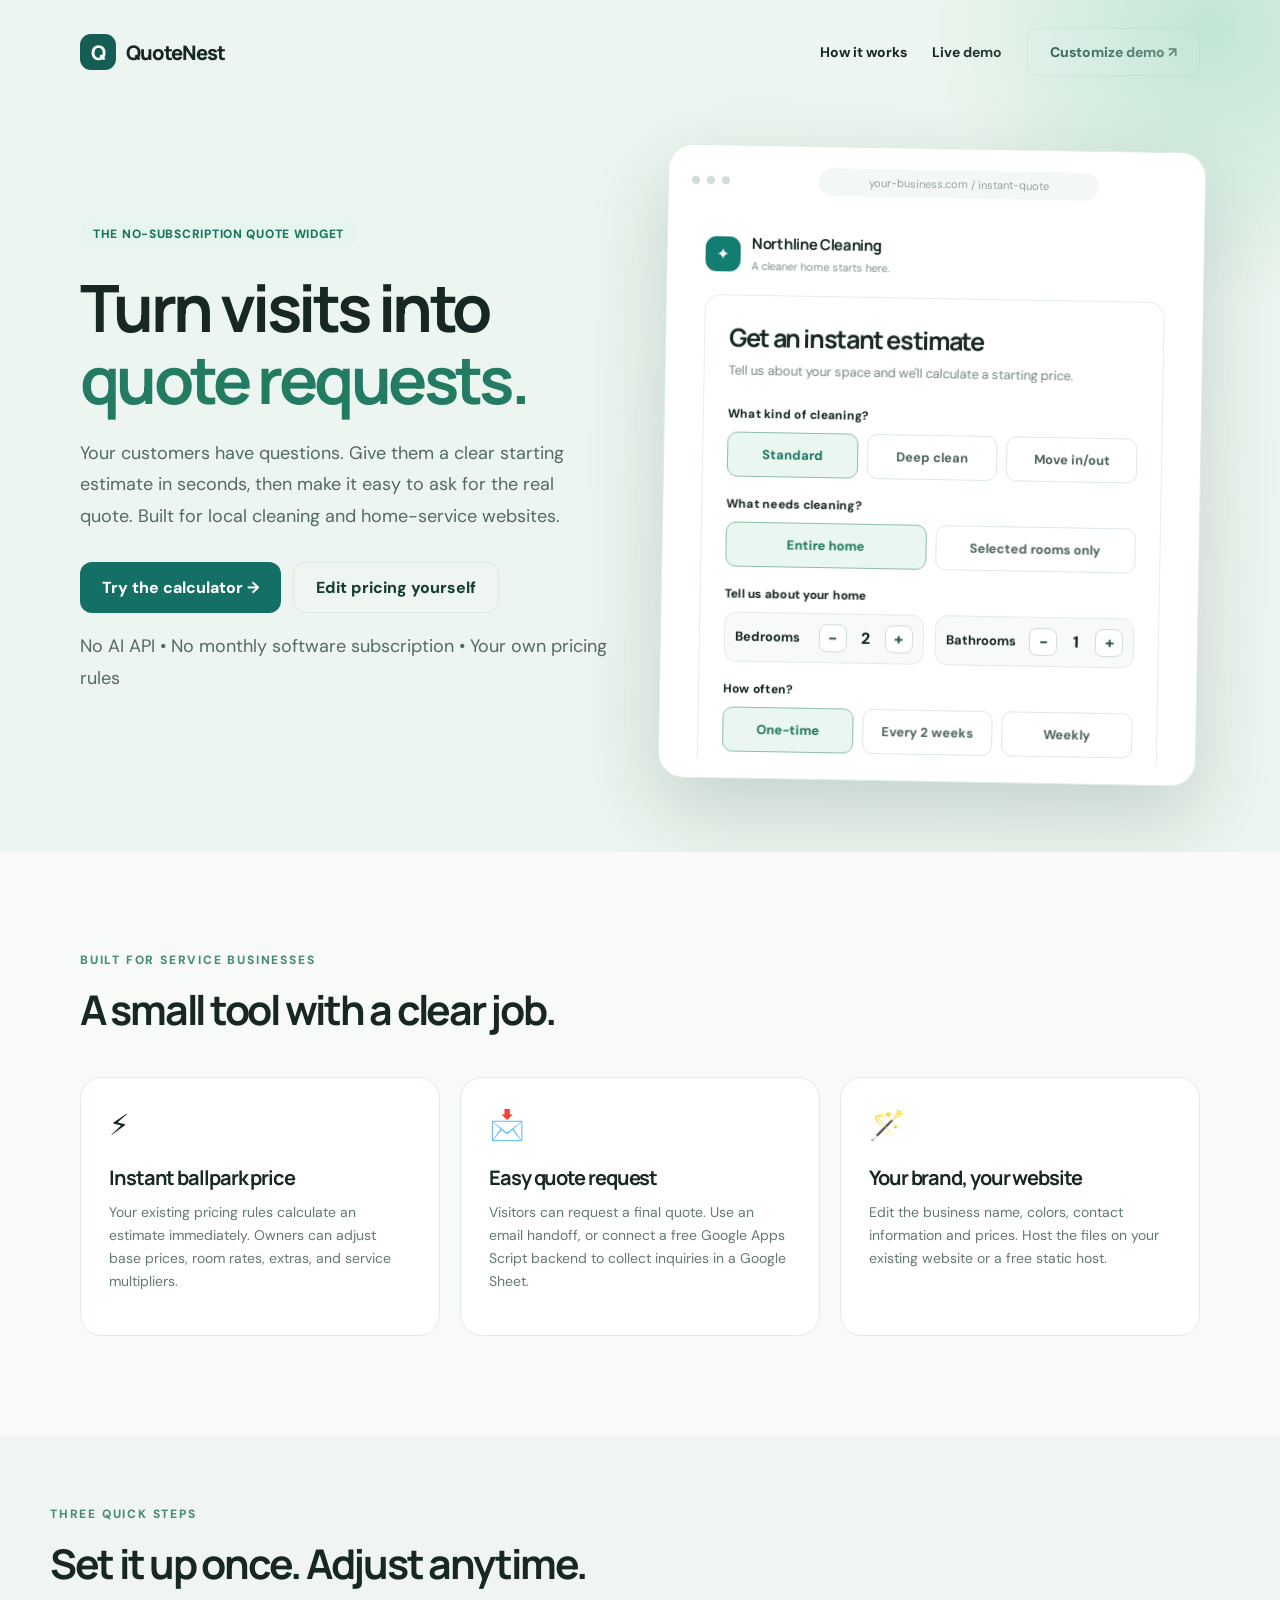
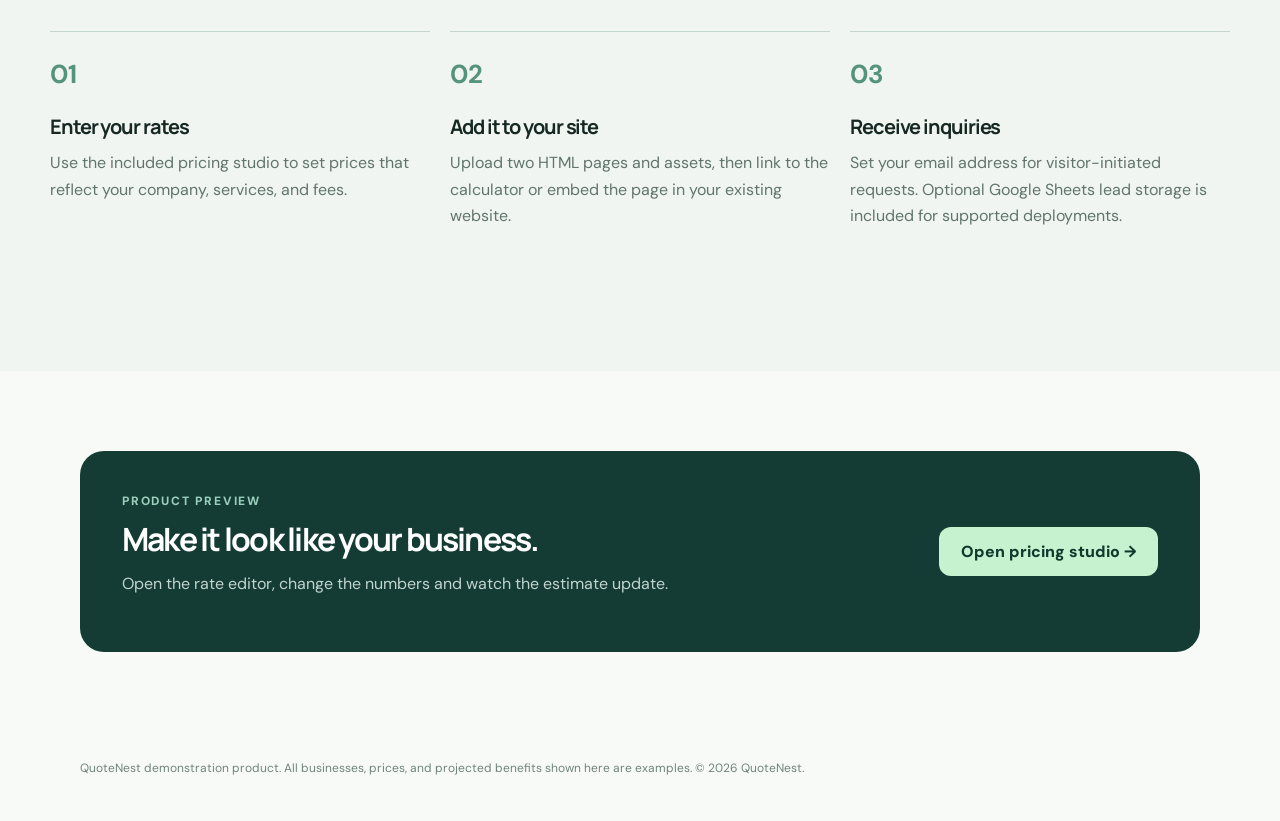
==== index.html @ ba5c964d "Publish QuoteNest interactive demo" ====
<!doctype html>
<html lang="en">
<head>
  <meta charset="utf-8"><meta name="viewport" content="width=device-width, initial-scale=1">
  <meta name="description" content="QuoteNest — a simple instant estimate widget you can customize for your service business.">
  <title>QuoteNest — Instant estimates for service websites</title>
  <link rel="stylesheet" href="assets/style.css">
</head>
<body class="site">
  <div class="hero">
    <header class="max">
      <a class="logo" href="./index.html"><span class="mark">Q</span>QuoteNest</a>
      <nav class="nav"><a class="optional" href="#how">How it works</a><a href="#preview">Live demo</a><a href="./studio.html" class="btn secondary">Customize demo ↗</a></nav>
    </header>
    <div class="max hero-grid">
      <div class="hero-copy">
        <span class="pill">The no-subscription quote widget</span>
        <h1>Turn visits into <span style="color:#237b63">quote requests.</span></h1>
        <p>Your customers have questions. Give them a clear starting estimate in seconds, then make it easy to ask for the real quote. Built for local cleaning and home-service websites.</p>
        <div class="actions"><a class="btn" href="#preview">Try the calculator →</a><a class="btn secondary" href="./studio.html">Edit pricing yourself</a></div>
        <p class="microcopy">No AI API • No monthly software subscription • Your own pricing rules</p>
      </div>
      <div class="preview-shell" id="preview">
        <div class="browser-bar"><span class="dot"></span><span class="dot"></span><span class="dot"></span><span class="url">your-business.com / instant-quote</span></div>
        <iframe src="embed.html" title="Interactive demo of cleaning quote calculator" loading="eager"></iframe>
      </div>
    </div>
  </div>
  <section class="max features">
    <div class="eyebrow">Built for service businesses</div>
    <h2 class="section-title">A small tool with a clear job.</h2>
    <div class="feature-grid">
      <article class="feature"><div class="symbol">⚡</div><h3>Instant ballpark price</h3><p>Your existing pricing rules calculate an estimate immediately. Owners can adjust base prices, room rates, extras, and service multipliers.</p></article>
      <article class="feature"><div class="symbol">📩</div><h3>Easy quote request</h3><p>Visitors can request a final quote. Use an email handoff, or connect a free Google Apps Script backend to collect inquiries in a Google Sheet.</p></article>
      <article class="feature"><div class="symbol">🪄</div><h3>Your brand, your website</h3><p>Edit the business name, colors, contact information and prices. Host the files on your existing website or a free static host.</p></article>
    </div>
  </section>
  <section class="how" id="how">
    <div class="max">
      <div class="eyebrow">Three quick steps</div><h2 class="section-title">Set it up once. Adjust anytime.</h2>
      <div class="steps">
        <div class="step"><b>01</b><h3>Enter your rates</h3><p>Use the included pricing studio to set prices that reflect your company, services, and fees.</p></div>
        <div class="step"><b>02</b><h3>Add it to your site</h3><p>Upload two HTML pages and assets, then link to the calculator or embed the page in your existing website.</p></div>
        <div class="step"><b>03</b><h3>Receive inquiries</h3><p>Set your email address for visitor-initiated requests. Optional Google Sheets lead storage is included for supported deployments.</p></div>
      </div>
    </div>
  </section>
  <section class="cta max">
    <div class="cta-card">
      <div><div class="eyebrow" style="color:#9bcfbc">Product preview</div><h2>Make it look like your business.</h2><p>Open the rate editor, change the numbers and watch the estimate update.</p></div>
      <a class="btn" href="./studio.html">Open pricing studio →</a>
    </div>
  </section>
  <footer class="max">QuoteNest demonstration product. All businesses, prices, and projected benefits shown here are examples. © 2026 QuoteNest.</footer>
</body>
</html>
---- assets/style.css ----
@import url('https://fonts.googleapis.com/css2?family=DM+Sans:wght@400;500;600;700&family=Manrope:wght@400;500;600;700;800&display=swap');
:root{font-family:"DM Sans",system-ui,sans-serif;color:#172824;background:#f8faf8;font-synthesis:none}
*{box-sizing:border-box}
body{margin:0}
button,input,select,textarea{font:inherit}
button{cursor:pointer}
a{color:inherit}
:focus-visible{outline:3px solid #71aee3;outline-offset:2px}
.pill{display:inline-flex;align-items:center;border-radius:99px;padding:8px 13px;background:#e6f6ef;color:#16745b;font-size:12px;font-weight:800;letter-spacing:.06em;text-transform:uppercase}
.eyebrow{font-size:12px;font-weight:800;text-transform:uppercase;letter-spacing:.15em;color:#478b77}
.btn{display:inline-flex;align-items:center;justify-content:center;gap:10px;padding:14px 22px;border:0;border-radius:12px;background:#146f64;color:#fff;text-decoration:none;font-weight:800;transition:transform .15s,background .15s}
.btn:hover{transform:translateY(-1px);background:#0d574f}
.btn.secondary{color:#173d36;background:#eff6f2;border:1px solid #daeae3}
.btn.secondary:hover{background:#deeee5}
.btn.dark{background:#132f2a}
.muted{color:#647973}
.max{max-width:1180px;margin:auto}
.site header,.studio header{display:flex;align-items:center;justify-content:space-between;gap:20px;padding:28px 30px}
.logo{display:flex;align-items:center;gap:10px;font-family:Manrope,sans-serif;font-size:20px;font-weight:800;letter-spacing:-.05em;text-decoration:none}
.mark{width:36px;height:36px;border-radius:11px;display:inline-grid;place-items:center;background:#145e55;color:white;font-weight:800}
.nav{display:flex;gap:25px;align-items:center;font-size:14px;font-weight:700}
.nav a{text-decoration:none}
.site .hero{position:relative;overflow:hidden;background:#ecf5ef}
.hero:before{content:"";position:absolute;width:600px;height:600px;right:-230px;top:-270px;background:radial-gradient(circle,#a7dbc4,transparent 65%);opacity:.6}
.hero-grid{position:relative;display:grid;grid-template-columns:1fr 1fr;gap:45px;align-items:center;min-height:640px;padding:44px 30px 70px}
h1,h2,h3,p{margin-top:0}
h1,h2,h3{font-family:Manrope,system-ui,sans-serif;letter-spacing:-.055em}
h1{font-size:clamp(42px,5.1vw,70px);line-height:1.1;margin:22px 0}
.hero-copy>p{font-size:18px;line-height:1.75;max-width:530px;color:#526a62}
.actions{display:flex;gap:12px;flex-wrap:wrap;margin-top:30px}
.microcopy{font-size:12px;color:#70837c;margin-top:18px}
.preview-shell{background:#fff;border:1px solid #e0ece4;border-radius:25px;padding:14px;box-shadow:0 30px 80px #214b4033;transform:rotate(1deg)}
.browser-bar{display:flex;gap:7px;align-items:center;padding:7px 9px 14px}
.dot{width:8px;height:8px;border-radius:50%;background:#d4dcd7}
.url{margin:auto;padding:7px 50px;background:#f4f8f5;border-radius:30px;color:#93a69b;font-size:11px}
.preview-shell iframe{width:100%;height:550px;border:0;border-radius:12px}
.features{padding:100px 30px}
.section-title{font-size:clamp(31px,3.2vw,48px);margin:13px 0 40px}
.feature-grid{display:grid;grid-template-columns:repeat(3,1fr);gap:20px}
.feature{border:1px solid #e2ece7;background:white;border-radius:22px;padding:28px;min-height:225px}
.feature .symbol{font-size:29px}
.feature h3{font-size:20px;margin:20px 0 10px}
.feature p{color:#647973;line-height:1.65;font-size:14px}
.how{padding:70px 30px 100px;background:#f0f5f1}
.steps{display:grid;grid-template-columns:repeat(3,1fr);gap:20px}
.step{padding:25px 0;border-top:1px solid #c3d6ca}
.step b{font-size:26px;color:#56937c}
.step h3{margin:22px 0 10px;font-size:20px}
.step p{color:#61756b;line-height:1.65}
.cta{padding:80px 30px}
.cta-card{display:flex;justify-content:space-between;align-items:center;gap:30px;background:#143c34;border-radius:24px;color:#fff;padding:42px}
.cta h2{font-size:32px;margin:8px 0 12px}
.cta p{color:#c1d5cf}
.cta .btn{background:#c7f2cf;color:#10392c}
.site footer{padding:28px 30px 45px;font-size:12px;color:#70847b}
.widget{background:#fff}
.quote-app{padding:24px;max-width:670px;margin:auto}
.quote-header{display:flex;align-items:center;gap:11px;margin-bottom:20px}
.quote-header .brand-dot{display:grid;place-items:center;width:35px;height:35px;color:white;font-weight:900;background:var(--accent,#137d72);border-radius:11px}
.quote-header h2{font-size:15px;margin:0;letter-spacing:-.02em}
.quote-header small{font-size:11px;color:#7e8f88}
.quote-panel{background:#fff;border:1px solid #e5eee8;border-radius:16px;padding:24px}
.quote-panel h3{font-size:25px;margin:0 0 6px}
.quote-panel>p{color:#74867d;font-size:13px;line-height:1.6;margin-bottom:24px}
.field-title{font-size:12px;letter-spacing:.02em;font-weight:800;margin:19px 0 10px;display:block}
.choice-row{display:grid;grid-template-columns:repeat(3,1fr);gap:9px}
.choice-row.two{grid-template-columns:repeat(2,1fr)}
.choice{border:1px solid #dee8e1;background:#fff;border-radius:10px;padding:13px 6px;font-size:13px;font-weight:700;color:#4d6258}
.choice[aria-pressed="true"]{background:#eaf7f0;border-color:#8dbeaa;color:#1a745d}
.room-grid{display:grid;grid-template-columns:1fr 1fr;gap:11px}
.number-control{display:flex;align-items:center;justify-content:space-between;padding:10px;background:#f7faf8;border-radius:12px;border:1px solid #e3ebe6}
.number-control span{font-size:13px;font-weight:700}
.counter{display:flex;align-items:center;gap:12px}
.counter button{width:28px;height:28px;border:1px solid #cfded3;border-radius:8px;background:#fff;font-weight:900;color:#395e51}
.counter output{font-weight:800;min-width:14px;text-align:center}
.checklist{display:grid;grid-template-columns:1fr 1fr;gap:9px}
.checkline{display:flex;align-items:center;gap:8px;font-size:12px;color:#3c554b;padding:10px;border:1px solid #e2ebe5;border-radius:10px}
.checkline input{accent-color:var(--accent,#137d72)}
.estimate-panel{margin-top:18px;border-radius:14px;background:#e9f6f0;padding:22px}
.estimate-panel .label{color:#477664;font-size:12px;font-weight:700}
.estimate-panel strong{display:block;margin:7px 0;font:800 28px Manrope,system-ui,sans-serif;letter-spacing:-.05em;color:#155c49}
.estimate-panel small{font-size:11px;color:#5b8777;line-height:1.5}
.quote-app .request{width:100%;margin-top:14px;background:var(--accent,#137d72)}
.quote-app .request:hover{filter:brightness(.9)}
.quote-app .hint{color:#81918a;font-size:11px;text-align:center;margin:14px 0 0;line-height:1.6}
.lead-fields{margin-top:14px;padding:16px;background:#f8fbf9;border:1px solid #e1eee5;border-radius:12px}
.lead-fields label{display:block;font-size:12px;font-weight:700;margin-top:10px;color:#496357}
.lead-fields input[type=text],.lead-fields input[type=email],.lead-fields input[type=tel]{display:block;width:100%;margin-top:5px;padding:11px;border-radius:8px;border:1px solid #cbded3;background:#fff}
.lead-fields .consent{display:flex;gap:8px;align-items:flex-start;font-size:11px;color:#64776c;line-height:1.5;margin:12px 0}
.lead-fields .consent input{margin-top:3px}
.lead-fields button{width:100%}
.error{color:#a02e2e;font-size:12px;margin-top:9px}
.studio{background:#f4f8f5;min-height:100vh}
.studio-grid{display:grid;grid-template-columns:minmax(280px,430px) minmax(0,1fr);gap:25px;padding:26px 30px 70px}
.studio h1{font-size:38px;margin-bottom:10px}
.studio .intro{font-size:14px;color:#677c70;line-height:1.6}
.editor,.studio-preview{background:#fff;border:1px solid #e3ece6;border-radius:20px;padding:24px}
.editor h2{font-size:19px;margin:25px 0 10px}
.form-grid{display:grid;grid-template-columns:1fr 1fr;gap:12px}
.editor label{display:block;font-size:11px;color:#516b5e;font-weight:800;margin:12px 0 5px}
.editor input,.editor select{width:100%;border:1px solid #d5e2da;border-radius:10px;padding:12px;background:#fbfdfb;font-size:14px}
.studio-preview iframe{width:100%;height:690px;border:0}
.editor .btn{margin-top:20px;width:100%}
.notice{padding:12px;border-radius:10px;background:#edf7ed;color:#597363;font-size:12px;line-height:1.6}
@media(max-width:850px){.hero-grid{grid-template-columns:1fr;min-height:0;padding:55px 22px}.preview-shell{transform:none;max-width:630px}.feature-grid,.steps{grid-template-columns:1fr}.studio-grid{grid-template-columns:1fr}.cta-card{flex-direction:column;align-items:flex-start}.site header,.studio header{padding:20px}.nav{gap:13px}.url{padding:7px 15px}}
@media(max-width:450px){.quote-app{padding:12px}.quote-panel{padding:16px}.choice{font-size:11px}.number-control{flex-direction:column;gap:12px}.checklist{grid-template-columns:1fr}.studio-grid{padding:18px}.form-grid{grid-template-columns:1fr}.nav .optional{display:none}.preview-shell iframe{height:615px}}
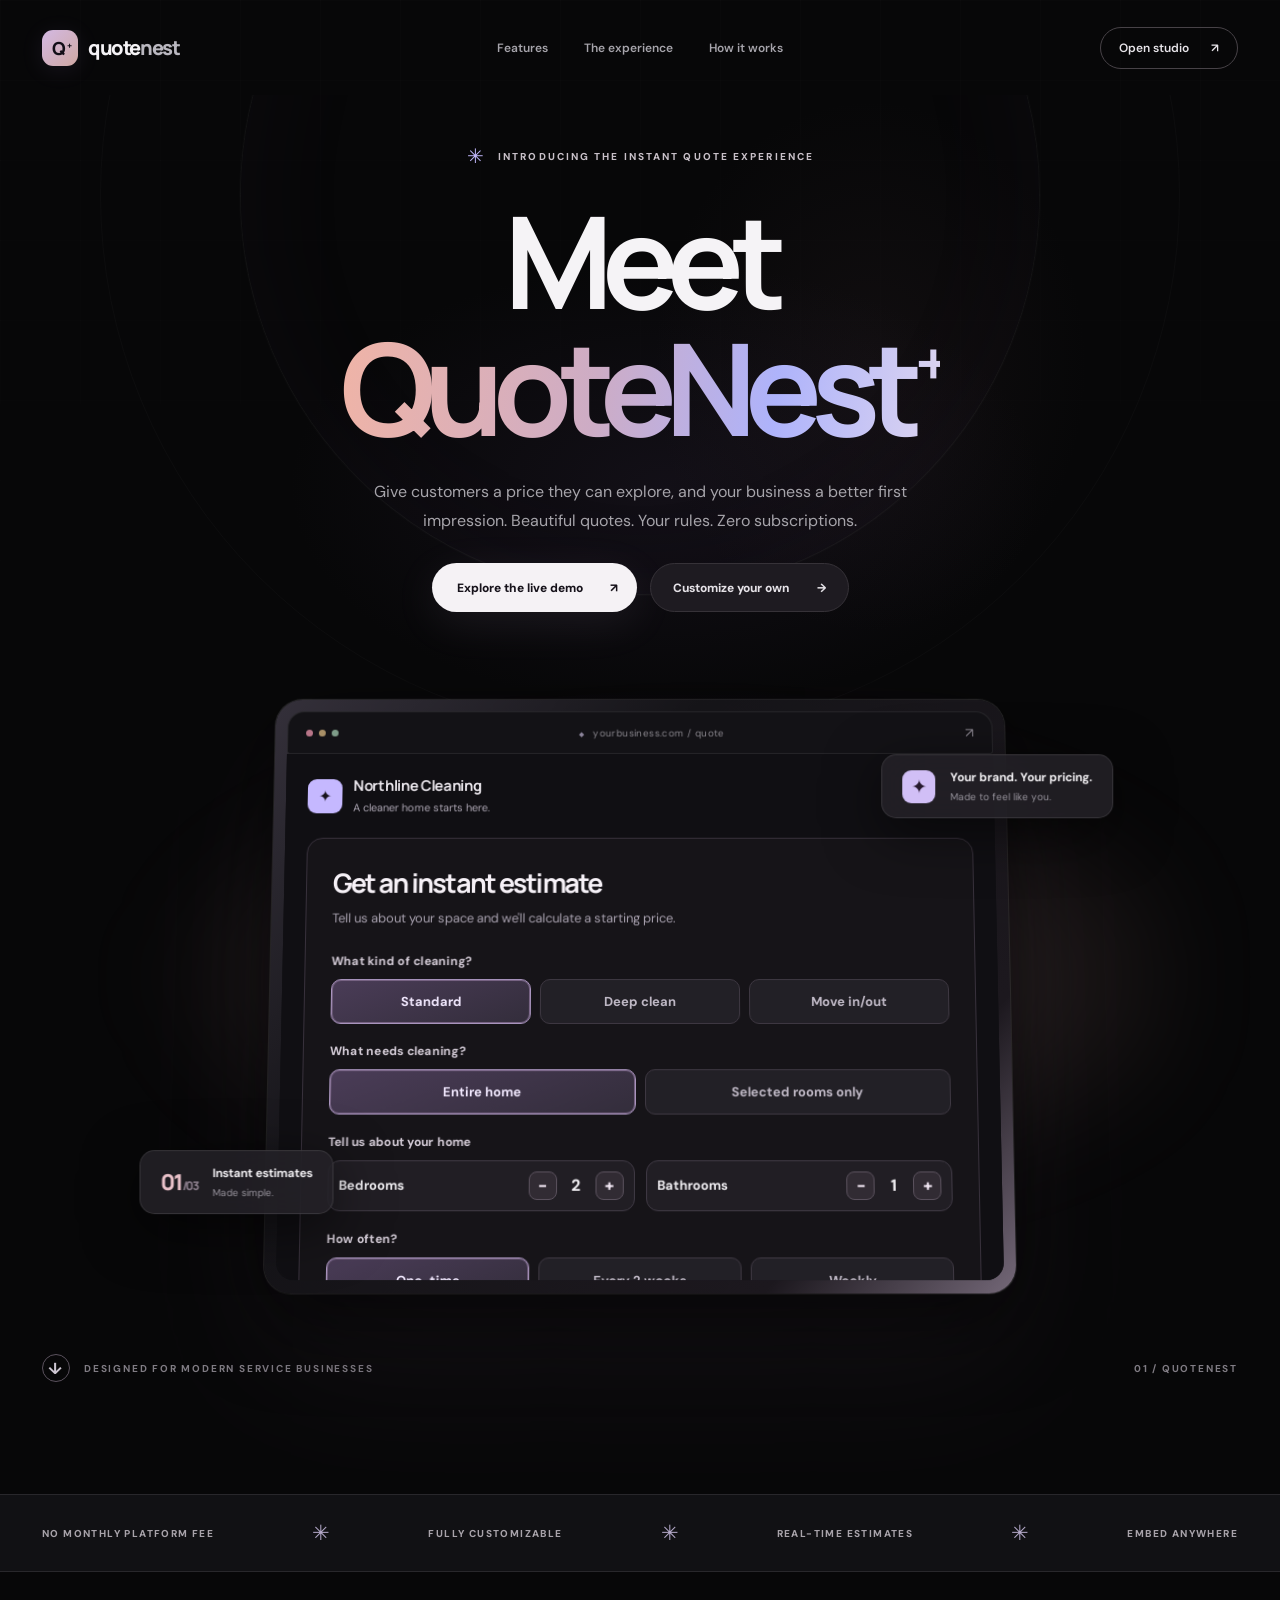
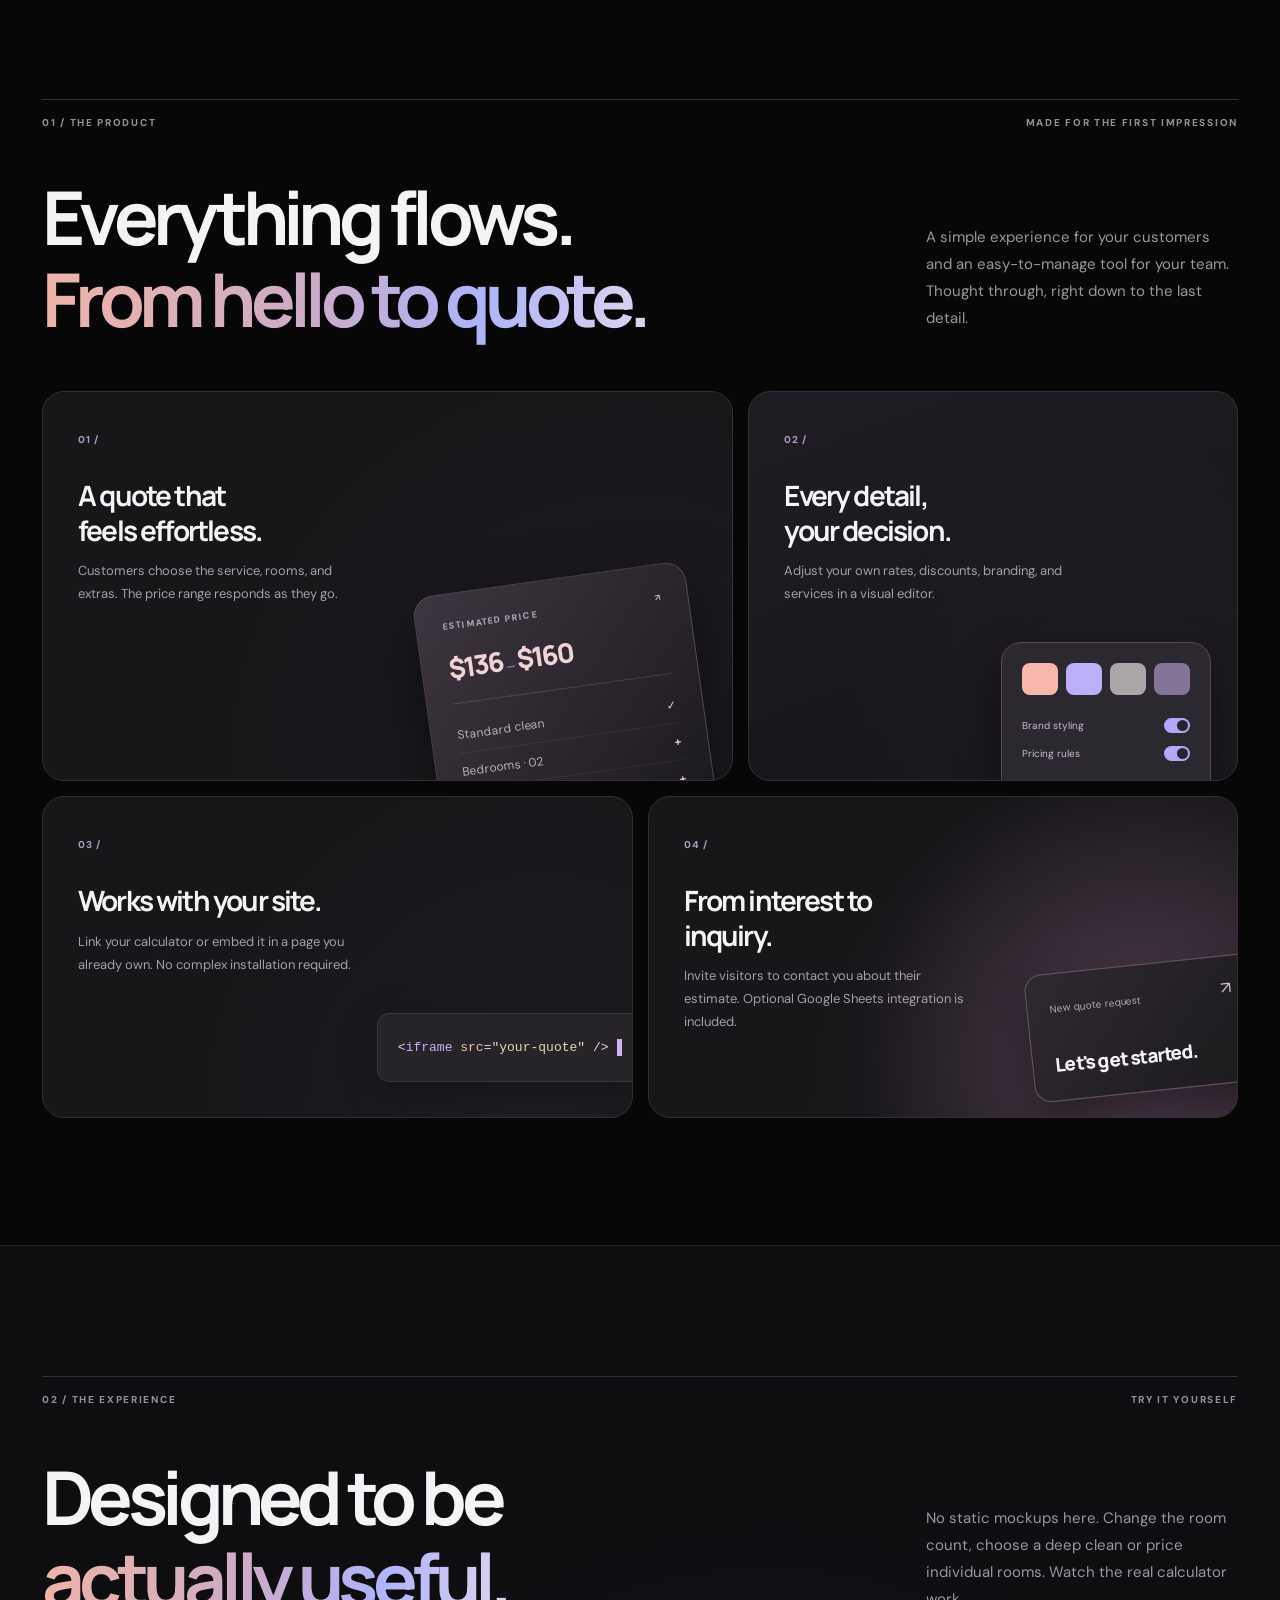
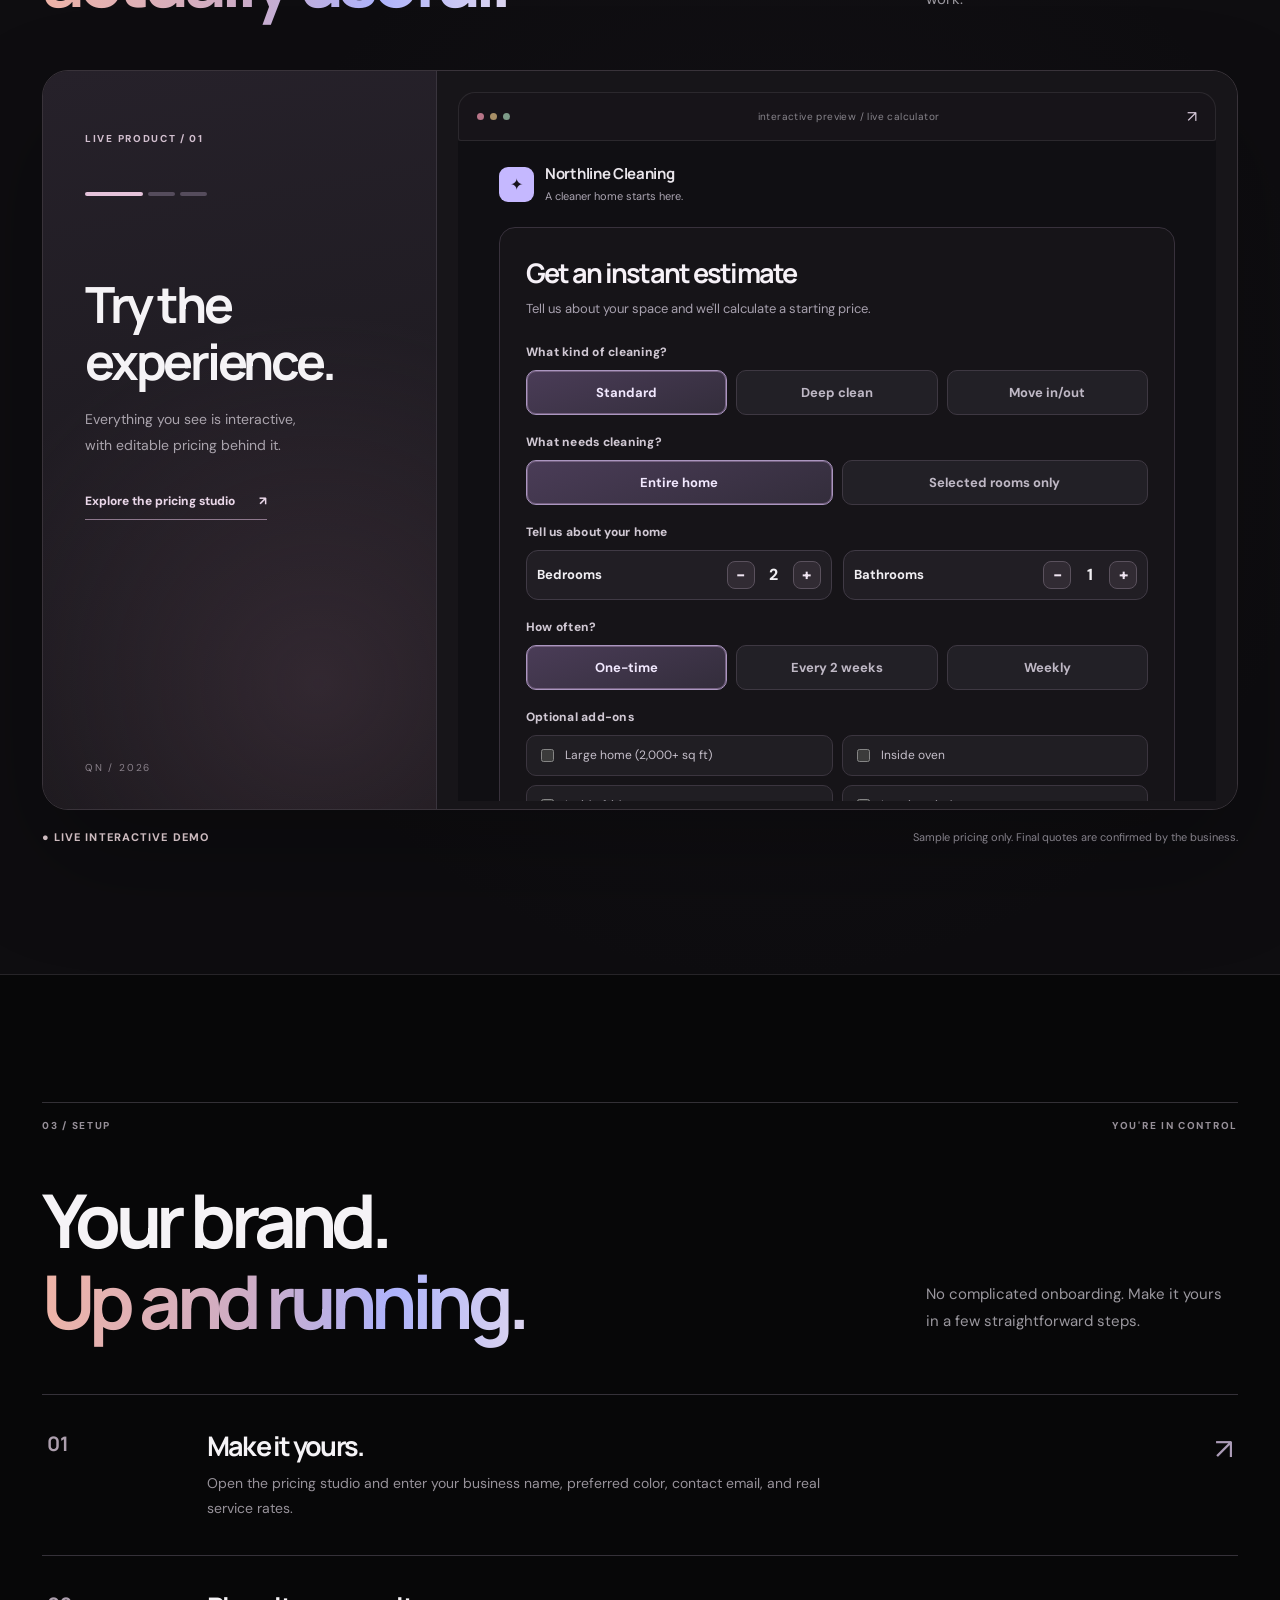
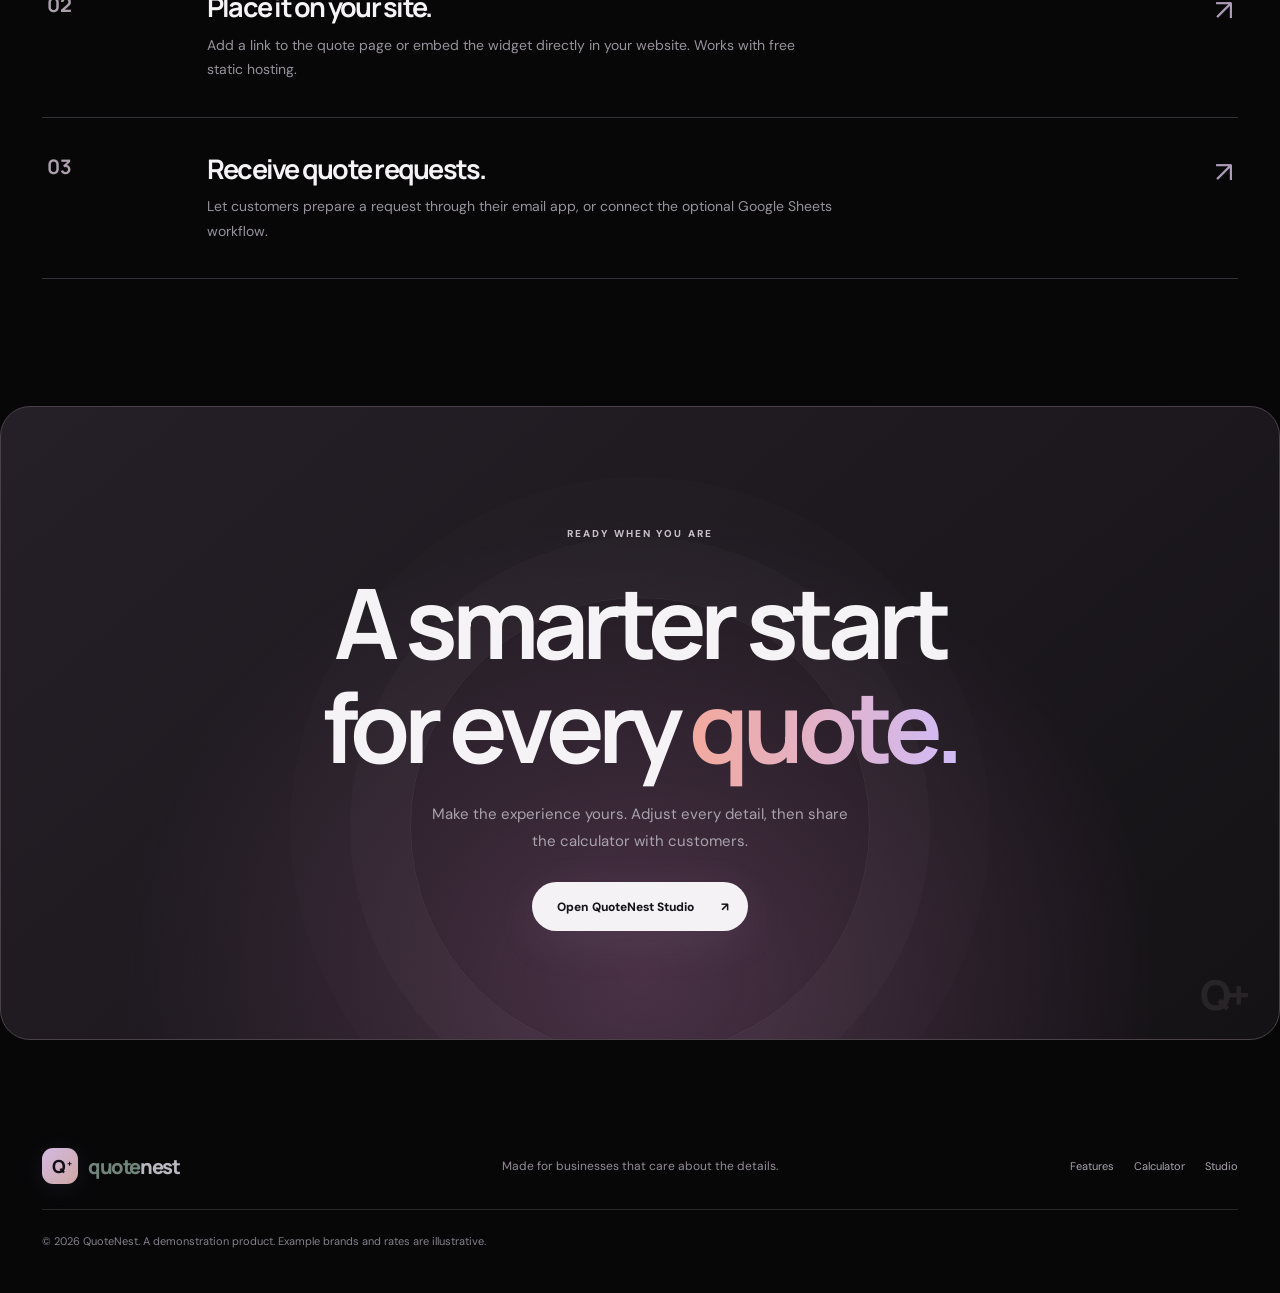
==== commit f9fb5c5b: "Redesign QuoteNest with dark BlackPlus-inspired theme" ====
--- a/index.html
+++ b/index.html
@@ -1,56 +1,155 @@
 <!doctype html>
 <html lang="en">
 <head>
-  <meta charset="utf-8"><meta name="viewport" content="width=device-width, initial-scale=1">
-  <meta name="description" content="QuoteNest — a simple instant estimate widget you can customize for your service business.">
-  <title>QuoteNest — Instant estimates for service websites</title>
+  <meta charset="utf-8">
+  <meta name="viewport" content="width=device-width, initial-scale=1">
+  <meta name="theme-color" content="#070709">
+  <meta name="description" content="Meet QuoteNest. An instantly customizable quote calculator for cleaning companies. Let visitors explore an estimate and request a final quote.">
+  <title>QuoteNest — The beautiful way to quote</title>
   <link rel="stylesheet" href="assets/style.css">
+  <link rel="stylesheet" href="assets/theme-blackplus.css">
 </head>
-<body class="site">
-  <div class="hero">
-    <header class="max">
-      <a class="logo" href="./index.html"><span class="mark">Q</span>QuoteNest</a>
-      <nav class="nav"><a class="optional" href="#how">How it works</a><a href="#preview">Live demo</a><a href="./studio.html" class="btn secondary">Customize demo ↗</a></nav>
-    </header>
-    <div class="max hero-grid">
-      <div class="hero-copy">
-        <span class="pill">The no-subscription quote widget</span>
-        <h1>Turn visits into <span style="color:#237b63">quote requests.</span></h1>
-        <p>Your customers have questions. Give them a clear starting estimate in seconds, then make it easy to ask for the real quote. Built for local cleaning and home-service websites.</p>
-        <div class="actions"><a class="btn" href="#preview">Try the calculator →</a><a class="btn secondary" href="./studio.html">Edit pricing yourself</a></div>
-        <p class="microcopy">No AI API • No monthly software subscription • Your own pricing rules</p>
+<body class="site blackplus-theme">
+  <div class="site-glow" aria-hidden="true"></div>
+  <header class="topbar max">
+    <a class="brand" href="./index.html" aria-label="QuoteNest home"><span class="brand-icon" aria-hidden="true">Q<span>+</span></span><span>quote<span class="brand-light">nest</span></span></a>
+    <nav class="topnav" aria-label="Main navigation">
+      <a href="#features">Features</a>
+      <a href="#experience">The experience</a>
+      <a href="#how">How it works</a>
+    </nav>
+    <a class="nav-action" href="./studio.html">Open studio <span aria-hidden="true">↗</span></a>
+  </header>
+
+  <main>
+    <section class="new-hero max" aria-labelledby="hero-title">
+      <div class="hero-orbit hero-orbit-one" aria-hidden="true"></div>
+      <div class="hero-orbit hero-orbit-two" aria-hidden="true"></div>
+      <div class="hero-heading">
+        <span class="tiny-label"><span class="tiny-spark" aria-hidden="true">✳</span> INTRODUCING THE INSTANT QUOTE EXPERIENCE</span>
+        <h1 id="hero-title">Meet<br><span class="gradient-title">QuoteNest<span class="hero-plus">+</span></span></h1>
+        <p>Give customers a price they can explore, and your business a better first impression. Beautiful quotes. Your rules. Zero subscriptions.</p>
+        <div class="new-actions">
+          <a class="primary-action" href="#experience">Explore the live demo <span aria-hidden="true">↗</span></a>
+          <a class="ghost-action" href="./studio.html">Customize your own <span aria-hidden="true">→</span></a>
+        </div>
       </div>
-      <div class="preview-shell" id="preview">
-        <div class="browser-bar"><span class="dot"></span><span class="dot"></span><span class="dot"></span><span class="url">your-business.com / instant-quote</span></div>
-        <iframe src="embed.html" title="Interactive demo of cleaning quote calculator" loading="eager"></iframe>
+      <div class="showcase" aria-label="QuoteNest product preview">
+        <div class="showcase-light" aria-hidden="true"></div>
+        <div class="mock-device">
+          <div class="mock-top">
+            <div class="mock-dots" aria-hidden="true"><i></i><i></i><i></i></div>
+            <span class="mock-domain"><span class="lock" aria-hidden="true">◆</span> yourbusiness.com / quote</span>
+            <span class="mock-top-end">↗</span>
+          </div>
+          <iframe src="./embed.html" title="Interactive instant quote calculator preview" loading="eager"></iframe>
+        </div>
+        <div class="floating-chip floating-chip-top" aria-hidden="true">
+          <span class="chip-symbol">✦</span><span><strong>Your brand. Your pricing.</strong><small>Made to feel like you.</small></span>
+        </div>
+        <div class="floating-chip floating-chip-bottom" aria-hidden="true">
+          <span class="chip-number">01<span>/03</span></span><span><strong>Instant estimates</strong><small>Made simple.</small></span>
+        </div>
+      </div>
+      <div class="hero-footnote"><span class="scroll-indicator" aria-hidden="true">↓</span> DESIGNED FOR MODERN SERVICE BUSINESSES <span class="hero-footnote-index">01 / QUOTENEST</span></div>
+    </section>
+
+    <div class="capability-strip" aria-label="Core capabilities">
+      <div class="max capability-inner">
+        <span>NO MONTHLY PLATFORM FEE</span><b aria-hidden="true">✳</b>
+        <span>FULLY CUSTOMIZABLE</span><b aria-hidden="true">✳</b>
+        <span>REAL-TIME ESTIMATES</span><b aria-hidden="true">✳</b>
+        <span>EMBED ANYWHERE</span>
       </div>
     </div>
-  </div>
-  <section class="max features">
-    <div class="eyebrow">Built for service businesses</div>
-    <h2 class="section-title">A small tool with a clear job.</h2>
-    <div class="feature-grid">
-      <article class="feature"><div class="symbol">⚡</div><h3>Instant ballpark price</h3><p>Your existing pricing rules calculate an estimate immediately. Owners can adjust base prices, room rates, extras, and service multipliers.</p></article>
-      <article class="feature"><div class="symbol">📩</div><h3>Easy quote request</h3><p>Visitors can request a final quote. Use an email handoff, or connect a free Google Apps Script backend to collect inquiries in a Google Sheet.</p></article>
-      <article class="feature"><div class="symbol">🪄</div><h3>Your brand, your website</h3><p>Edit the business name, colors, contact information and prices. Host the files on your existing website or a free static host.</p></article>
-    </div>
-  </section>
-  <section class="how" id="how">
-    <div class="max">
-      <div class="eyebrow">Three quick steps</div><h2 class="section-title">Set it up once. Adjust anytime.</h2>
-      <div class="steps">
-        <div class="step"><b>01</b><h3>Enter your rates</h3><p>Use the included pricing studio to set prices that reflect your company, services, and fees.</p></div>
-        <div class="step"><b>02</b><h3>Add it to your site</h3><p>Upload two HTML pages and assets, then link to the calculator or embed the page in your existing website.</p></div>
-        <div class="step"><b>03</b><h3>Receive inquiries</h3><p>Set your email address for visitor-initiated requests. Optional Google Sheets lead storage is included for supported deployments.</p></div>
+
+    <section class="new-section max features-section" id="features" aria-labelledby="features-title">
+      <div class="section-overline"><span>01 / THE PRODUCT</span><span>MADE FOR THE FIRST IMPRESSION</span></div>
+      <div class="section-heading">
+        <h2 id="features-title">Everything flows.<br><span class="soft-gradient">From hello to quote.</span></h2>
+        <p>A simple experience for your customers and an easy-to-manage tool for your team. Thought through, right down to the last detail.</p>
       </div>
-    </div>
-  </section>
-  <section class="cta max">
-    <div class="cta-card">
-      <div><div class="eyebrow" style="color:#9bcfbc">Product preview</div><h2>Make it look like your business.</h2><p>Open the rate editor, change the numbers and watch the estimate update.</p></div>
-      <a class="btn" href="./studio.html">Open pricing studio →</a>
-    </div>
-  </section>
-  <footer class="max">QuoteNest demonstration product. All businesses, prices, and projected benefits shown here are examples. © 2026 QuoteNest.</footer>
+      <div class="bento-grid">
+        <article class="bento bento-large">
+          <div class="bento-copy"><span class="bento-index">01 /</span><h3>A quote that<br>feels effortless.</h3><p>Customers choose the service, rooms, and extras. The price range responds as they go.</p></div>
+          <div class="estimate-art" aria-hidden="true">
+            <div class="estimate-art-header"><span>ESTIMATED PRICE</span><span>↗</span></div>
+            <div class="estimate-art-price">$136 <small>—</small> $160</div>
+            <div class="estimate-art-rule"></div>
+            <div class="estimate-art-row"><span>Standard clean</span><strong>✓</strong></div>
+            <div class="estimate-art-row"><span>Bedrooms · 02</span><strong>+</strong></div>
+            <div class="estimate-art-row"><span>Bathrooms · 01</span><strong>+</strong></div>
+          </div>
+        </article>
+        <article class="bento bento-medium">
+          <div class="bento-copy"><span class="bento-index">02 /</span><h3>Every detail,<br>your decision.</h3><p>Adjust your own rates, discounts, branding, and services in a visual editor.</p></div>
+          <div class="palette-art" aria-hidden="true">
+            <div class="palette-row"><span class="palette-color one"></span><span class="palette-color two"></span><span class="palette-color three"></span><span class="palette-color four"></span></div>
+            <div class="palette-line"><span>Brand styling</span><span class="palette-toggle"></span></div>
+            <div class="palette-line"><span>Pricing rules</span><span class="palette-toggle"></span></div>
+          </div>
+        </article>
+        <article class="bento bento-small">
+          <div class="bento-copy"><span class="bento-index">03 /</span><h3>Works with your site.</h3><p>Link your calculator or embed it in a page you already own. No complex installation required.</p></div>
+          <div class="code-art" aria-hidden="true">&lt;<span>iframe</span> <i>src</i>=<b>"your-quote"</b> /&gt;<span class="code-cursor"></span></div>
+        </article>
+        <article class="bento bento-small bento-glow">
+          <div class="bento-copy"><span class="bento-index">04 /</span><h3>From interest to inquiry.</h3><p>Invite visitors to contact you about their estimate. Optional Google Sheets integration is included.</p></div>
+          <div class="lead-art" aria-hidden="true"><span>New quote request</span><span class="lead-art-arrow">↗</span><strong>Let's get started.</strong></div>
+        </article>
+      </div>
+    </section>
+
+    <section class="experience-band" id="experience" aria-labelledby="experience-title">
+      <div class="max experience-wrap">
+        <div class="section-overline"><span>02 / THE EXPERIENCE</span><span>TRY IT YOURSELF</span></div>
+        <div class="experience-heading"><h2 id="experience-title">Designed to be<br><span class="soft-gradient">actually useful.</span></h2><p>No static mockups here. Change the room count, choose a deep clean or price individual rooms. Watch the real calculator work.</p></div>
+        <div class="product-stage">
+          <div class="stage-side">
+            <span class="stage-eyebrow">LIVE PRODUCT / 01</span>
+            <div class="stage-rail"><span class="active-rail"></span><span></span><span></span></div>
+            <h3>Try the<br>experience.</h3>
+            <p>Everything you see is interactive, with editable pricing behind it.</p>
+            <a href="./studio.html" class="stage-link">Explore the pricing studio <span aria-hidden="true">↗</span></a>
+            <div class="stage-corner" aria-hidden="true">QN / 2026</div>
+          </div>
+          <div class="live-device">
+            <div class="mock-top">
+              <div class="mock-dots" aria-hidden="true"><i></i><i></i><i></i></div>
+              <span class="mock-domain">interactive preview / live calculator</span>
+              <a href="./embed.html" target="_blank" rel="noopener" aria-label="Open the full calculator in a new tab">↗</a>
+            </div>
+            <iframe src="./embed.html" title="Try the live QuoteNest cleaning estimate calculator" loading="lazy"></iframe>
+          </div>
+        </div>
+        <div class="product-note"><span>● LIVE INTERACTIVE DEMO</span><span>Sample pricing only. Final quotes are confirmed by the business.</span></div>
+      </div>
+    </section>
+
+    <section class="new-section max steps-section" id="how" aria-labelledby="steps-title">
+      <div class="section-overline"><span>03 / SETUP</span><span>YOU'RE IN CONTROL</span></div>
+      <div class="section-heading"><h2 id="steps-title">Your brand.<br><span class="soft-gradient">Up and running.</span></h2><p>No complicated onboarding. Make it yours in a few straightforward steps.</p></div>
+      <div class="new-steps">
+        <article><span class="step-number">01</span><div><h3>Make it yours.</h3><p>Open the pricing studio and enter your business name, preferred color, contact email, and real service rates.</p></div><span class="step-arrow" aria-hidden="true">↗</span></article>
+        <article><span class="step-number">02</span><div><h3>Place it on your site.</h3><p>Add a link to the quote page or embed the widget directly in your website. Works with free static hosting.</p></div><span class="step-arrow" aria-hidden="true">↗</span></article>
+        <article><span class="step-number">03</span><div><h3>Receive quote requests.</h3><p>Let customers prepare a request through their email app, or connect the optional Google Sheets workflow.</p></div><span class="step-arrow" aria-hidden="true">↗</span></article>
+      </div>
+    </section>
+
+    <section class="closing max" aria-labelledby="closing-title">
+      <div class="closing-orb" aria-hidden="true"></div>
+      <span class="tiny-label">READY WHEN YOU ARE</span>
+      <h2 id="closing-title">A smarter start<br>for every <em>quote.</em></h2>
+      <p>Make the experience yours. Adjust every detail, then share the calculator with customers.</p>
+      <a class="primary-action" href="./studio.html">Open QuoteNest Studio <span aria-hidden="true">↗</span></a>
+      <span class="closing-watermark" aria-hidden="true">Q+</span>
+    </section>
+  </main>
+  <footer class="new-footer max">
+    <a class="brand" href="./index.html" aria-label="QuoteNest home"><span class="brand-icon" aria-hidden="true">Q<span>+</span></span><span>quote<span class="brand-light">nest</span></span></a>
+    <span>Made for businesses that care about the details.</span>
+    <nav aria-label="Footer"><a href="#features">Features</a><a href="./embed.html">Calculator</a><a href="./studio.html">Studio</a></nav>
+    <small>© 2026 QuoteNest. A demonstration product. Example brands and rates are illustrative.</small>
+  </footer>
 </body>
 </html>
--- a/assets/theme-blackplus.css
+++ b/assets/theme-blackplus.css
@@ -0,0 +1,307 @@
+@import url('https://fonts.googleapis.com/css2?family=DM+Sans:wght@400;500;600;700&family=Manrope:wght@400;500;600;700;800&display=swap');
+
+/* QuoteNest — original visual system inspired by BlackPlus's dark editorial mood. */
+:root{
+  --ink:#f5f3f6;
+  --muted:#99979e;
+  --bg:#070708;
+  --surface:#111114;
+  --line:#303034;
+  --lav:#c5b8ff;
+  --peach:#f7b7ac;
+  color-scheme:dark;
+  scroll-behavior:smooth;
+}
+*,*::before,*::after{box-sizing:border-box}
+body{font-family:"DM Sans",Arial,sans-serif;background:var(--bg);color:var(--ink);margin:0}
+[hidden]{display:none!important}
+::selection{background:#d4c4ff;color:#18121b}
+a{color:inherit}
+a:focus-visible,button:focus-visible,input:focus-visible,select:focus-visible{outline:2px solid #dbbfff;outline-offset:4px}
+h1,h2,h3{font-family:Manrope,"DM Sans",sans-serif;font-weight:700;letter-spacing:-.065em}
+.max{max-width:1280px;margin-inline:auto}
+.site-glow{pointer-events:none;position:absolute;left:0;top:0;right:0;height:990px;z-index:0;overflow:hidden;background:radial-gradient(ellipse 30% 23% at 52% 49%,#382b483c 0,transparent 98%),radial-gradient(ellipse 17% 27% at 68% 37%,#573f4720 0,transparent 100%)}
+.site{position:relative;overflow:hidden;background:#070708}
+.site::before{content:"";pointer-events:none;position:absolute;inset:0 0 auto;height:950px;background-image:linear-gradient(#ffffff05 1px,transparent 1px),linear-gradient(90deg,#ffffff05 1px,transparent 1px);background-size:80px 80px;mask-image:linear-gradient(#0009,transparent 85%)}
+.site .topbar{height:95px;padding:0 42px;position:relative;z-index:4;display:flex;justify-content:space-between;align-items:center;gap:26px}
+.brand{font-family:Manrope,Arial,sans-serif;display:inline-flex;align-items:center;gap:10px;font-size:20px;letter-spacing:-.07em;font-weight:800;text-decoration:none;white-space:nowrap}
+.brand-light{color:#b9b7bf}
+.brand-icon{width:36px;height:36px;display:grid;place-items:center;position:relative;border-radius:11px;background:linear-gradient(135deg,#d3b9e3,#cfa8a3);color:#120e17;font-size:18px;letter-spacing:-.15em;padding-right:4px;box-shadow:0 4px 25px #c8abff17}
+.brand-icon>span{font-size:9px;position:absolute;right:6px;top:9px;letter-spacing:0}
+.topnav{display:flex;align-items:center;gap:36px}
+.topnav a,.nav-action{font-size:12px;text-decoration:none;color:#a6a4ab;font-weight:600;transition:color .18s}
+.topnav a:hover{color:white}
+.nav-action{padding:12px 18px;border:1px solid #474247;border-radius:100px;color:#e7e4e9;display:inline-flex;gap:22px;align-items:center}
+.nav-action:hover{border-color:#bdafe8;color:white}
+.new-hero{position:relative;padding:50px 42px 112px;text-align:center;overflow:clip}
+.hero-heading{position:relative;z-index:2}
+.tiny-label{display:inline-flex;align-items:center;gap:10px;font-size:10px;letter-spacing:.21em;font-weight:800;color:#c8c0c8;text-transform:uppercase}
+.tiny-spark{display:inline-flex;align-items:center;justify-content:center;width:22px;height:22px;font-size:20px;color:#c0b6fa}
+.new-hero h1{font-size:clamp(76px,10vw,154px);line-height:.99;letter-spacing:-.09em;font-weight:700;margin:29px 0 28px}
+.gradient-title,.soft-gradient{background:linear-gradient(97deg,#f0b4a6 0%,#cdacc5 43%,#aeb3fb 72%,#ddd5ef 100%);-webkit-background-clip:text;background-clip:text;color:transparent}
+.hero-plus{display:inline-block;font-size:.5em;vertical-align:top;margin:7px 0 0 3px}
+.hero-heading>p{max-width:565px;margin:0 auto;color:#a6a4aa;font-size:16px;line-height:1.8}
+.new-actions{display:flex;align-items:center;justify-content:center;gap:13px;margin:27px auto 0;flex-wrap:wrap}
+.primary-action,.ghost-action{min-height:49px;display:inline-flex;gap:27px;align-items:center;justify-content:center;text-decoration:none;border-radius:100px;font-size:12px;font-weight:800;transition:transform .2s,background .2s,border-color .2s}
+.primary-action{background:#f5f2f5;color:#16121a;padding:14px 19px 14px 25px;box-shadow:0 11px 45px #d2badc17}
+.primary-action:hover{background:#d8ccf8;transform:translateY(-3px)}
+.ghost-action{padding:14px 22px;background:#1e1b21;border:1px solid #363238;color:#e5e2e7}
+.ghost-action:hover{border-color:#817087;transform:translateY(-3px)}
+.hero-orbit{position:absolute;pointer-events:none;border:1px solid #ffffff0b;border-radius:50%;z-index:0}
+.hero-orbit-one{width:800px;height:800px;left:50%;top:-300px;transform:translateX(-50%) rotate(25deg);box-shadow:0 0 0 1px #ffffff03,0 0 130px #8d70ae0c inset}
+.hero-orbit-two{width:1080px;height:1080px;left:50%;top:-440px;transform:translateX(-50%);border-color:#ffffff06}
+.showcase{max-width:900px;margin:82px auto 0;position:relative;z-index:1}
+.showcase-light{position:absolute;z-index:-1;left:-10%;right:-10%;height:85%;top:5%;background:radial-gradient(ellipse at 55% 50%,#b6a4ff45 0,#e8b2ad24 30%,transparent 67%);filter:blur(45px)}
+.mock-device{width:min(740px,100%);height:595px;margin:0 auto;border-radius:27px;padding:12px;background:linear-gradient(130deg,#34303a,#151418 35%,#1c181e 80%,#746878);box-shadow:0 24px 80px #000a,0 0 0 1px #ffffff23,0 65px 150px #ab89aa15;transform:perspective(1200px) rotateX(4deg)}
+.mock-top{display:flex;align-items:center;justify-content:space-between;background:#131216;border:1px solid #ffffff16;color:#a4a1ab;height:44px;border-radius:17px 17px 3px 3px;padding:0 18px}
+.mock-dots{display:flex;gap:6px}
+.mock-dots i{width:7px;height:7px;border-radius:50%;background:#58545c}
+.mock-dots i:first-child{background:#b87588}.mock-dots i:nth-child(2){background:#a88f66}.mock-dots i:nth-child(3){background:#7e9c89}
+.mock-domain{font-size:10px;color:#88858c;letter-spacing:.04em}
+.lock{font-size:7px;color:#8c849b;padding-right:5px}
+.mock-top-end{font-size:14px;color:#8c8791}
+.mock-device iframe{border:0;width:100%;height:calc(100% - 45px);border-radius:0 0 17px 17px;background:#0d0d10}
+.floating-chip{position:absolute;z-index:2;display:flex;align-items:center;gap:15px;text-align:left;padding:14px 20px;border:1px solid #ffffff1c;border-radius:15px;background:#262329cf;backdrop-filter:blur(25px);box-shadow:0 14px 55px #0008}
+.floating-chip strong{display:block;font-size:12px}
+.floating-chip small{display:block;color:#98949d;font-size:10px;margin-top:5px}
+.floating-chip-top{top:73px;right:0;transform:translate(10%,-20%)}
+.floating-chip-bottom{left:0;bottom:80px;transform:translate(-26%,8%)}
+.chip-symbol{background:#d1bff6;color:#26192d;display:grid;place-items:center;width:33px;height:33px;border-radius:9px;font-size:19px}
+.chip-number{font:800 22px Manrope,sans-serif;color:#eac2ca;letter-spacing:-.07em}
+.chip-number span{font-size:12px;color:#8b7e8c}
+.hero-footnote{position:relative;display:flex;align-items:center;gap:14px;margin-top:65px;text-align:left;color:#807c84;font-size:10px;font-weight:700;letter-spacing:.18em}
+.scroll-indicator{width:28px;height:28px;border:1px solid #5a515d;border-radius:50%;display:grid;place-items:center;color:#cdc6d1;font-size:16px}
+.hero-footnote-index{margin-left:auto}
+.capability-strip{border-block:1px solid #28272b;background:#111114}
+.capability-inner{padding:24px 42px;display:flex;align-items:center;justify-content:space-between;gap:22px}
+.capability-inner span{font-size:10px;letter-spacing:.14em;font-weight:800;color:#a8a3aa;white-space:nowrap}
+.capability-inner b{font-size:21px;color:#b4a9c9}
+.new-section{padding:127px 42px}
+.section-overline{display:flex;justify-content:space-between;gap:15px;padding-top:16px;border-top:1px solid #333036;color:#968f98;font-size:10px;letter-spacing:.17em;font-weight:800}
+.section-heading{display:flex;justify-content:space-between;align-items:flex-end;gap:55px;padding:47px 0 52px}
+.section-heading h2,.experience-heading h2{font-size:clamp(48px,5.8vw,79px);line-height:1.1;margin:0;font-weight:700;letter-spacing:-.075em}
+.section-heading p,.experience-heading p{color:#9a979e;font-size:15px;max-width:312px;line-height:1.8;margin:0 0 7px}
+.bento-grid{display:grid;grid-template-columns:repeat(12,minmax(0,1fr));gap:15px}
+.bento{position:relative;isolation:isolate;overflow:hidden;border-radius:22px;border:1px solid #333034;background:#171619;padding:35px;min-height:335px}
+.bento::before{position:absolute;inset:0;z-index:-1;content:"";pointer-events:none;background:radial-gradient(circle at 85% 98%,#73618316,transparent 58%)}
+.bento-large{grid-column:span 7;min-height:390px}
+.bento-medium{grid-column:span 5;min-height:390px;background:linear-gradient(160deg,#201c24,#161518)}
+.bento-small{grid-column:span 6;min-height:322px}
+.bento-glow{background:radial-gradient(circle at 84% 80%,#4d3a4a 0,transparent 52%),#171619}
+.bento-copy{position:relative;z-index:1;max-width:280px}
+.bento-index{font-size:10px;letter-spacing:.1em;font-weight:800;color:#ac9cbd}
+.bento h3{font-size:28px;line-height:1.23;margin:30px 0 13px}
+.bento p{font-size:13px;color:#a3a0a7;line-height:1.75}
+.estimate-art{position:absolute;right:29px;bottom:-60px;width:275px;padding:26px;border:1px solid #77707c66;border-radius:21px;background:linear-gradient(130deg,#3d353f,#1b191d);box-shadow:0 30px 65px #0009;transform:rotate(-8deg)}
+.estimate-art-header{display:flex;justify-content:space-between;color:#aea5b2;font-size:9px;font-weight:800;letter-spacing:.14em}
+.estimate-art-price{font:800 27px Manrope,sans-serif;letter-spacing:-.065em;margin:17px 0;color:#f1d2d6}
+.estimate-art-price small{font-size:12px;color:#87818d}
+.estimate-art-rule{height:1px;background:#ffffff20;margin-bottom:13px}
+.estimate-art-row{padding:10px 0;display:flex;justify-content:space-between;font-size:12px;color:#b6b0ba;border-bottom:1px solid #ffffff10}
+.estimate-art-row strong{color:#dabfd6}
+.palette-art{position:absolute;bottom:-2px;right:26px;width:210px;border-radius:20px 20px 0 0;background:#2b2830;border:1px solid #514957;padding:20px;box-shadow:0 20px 40px #0008}
+.palette-row{display:flex;gap:8px;margin-bottom:23px}
+.palette-color{height:32px;flex:1;border-radius:8px}.palette-color.one{background:#f8b8a9}.palette-color.two{background:#bcaef7}.palette-color.three{background:#aaa5a6}.palette-color.four{background:#837597}
+.palette-line{display:flex;justify-content:space-between;align-items:center;margin-top:13px;font-size:10px;color:#c6bfcb}
+.palette-toggle{width:26px;height:15px;border-radius:100px;background:#b5a6f8;position:relative}
+.palette-toggle::after{content:"";position:absolute;width:11px;height:11px;background:#272332;right:2px;top:2px;border-radius:50%}
+.code-art{font-family:ui-monospace,SFMono-Regular,monospace;position:absolute;right:-11px;bottom:35px;padding:25px 20px;border-radius:12px 0 0 12px;background:#262429;border:1px solid #3a363e;box-shadow:0 10px 38px #0004;font-size:13px;color:#e0d9e6}
+.code-art span{color:#c9b0ff}.code-art i{font-style:normal;color:#f9bcab}.code-art b{color:#e5d7ae;font-weight:400}.code-cursor{display:inline-block;width:5px;height:17px;background:#d2b2f3;margin-left:8px;vertical-align:middle}
+.lead-art{position:absolute;right:-22px;bottom:25px;width:230px;min-height:128px;border:1px solid #64545f;background:linear-gradient(130deg,#2e2930,#1c1a1d);border-radius:17px;padding:22px;transform:rotate(-6deg);box-shadow:0 20px 40px #0006}
+.lead-art>span:first-child{font-size:10px;color:#b6aab7}.lead-art-arrow{position:absolute;right:23px;top:20px;color:#d5b7d8;font-size:17px}
+.lead-art strong{font:800 19px Manrope,sans-serif;letter-spacing:-.04em;display:block;margin-top:35px}
+.experience-band{background:radial-gradient(ellipse at 60% 58%,#41344720,transparent 52%),#0e0d10;border-top:1px solid #242125;border-bottom:1px solid #262428}
+.experience-wrap{padding:130px 42px}
+.experience-heading{display:flex;align-items:flex-end;justify-content:space-between;gap:50px;padding:50px 0}
+.product-stage{display:grid;grid-template-columns:33% 67%;background:#181619;border:1px solid #39333a;border-radius:26px;overflow:hidden;min-height:740px;box-shadow:0 50px 110px #0004}
+.stage-side{position:relative;padding:55px 42px;background:radial-gradient(circle at 70% 83%,#553f4e66,transparent 55%),linear-gradient(170deg,#26212a,#18161a);border-right:1px solid #39343d}
+.stage-eyebrow{font-size:10px;font-weight:800;letter-spacing:.17em;color:#d2bfcf}
+.stage-rail{display:flex;gap:5px;margin-top:45px}
+.stage-rail span{height:4px;width:27px;border-radius:8px;background:#554c5c}
+.stage-rail .active-rail{width:58px;background:#e5c3db}
+.stage-side h3{font-size:clamp(34px,3.9vw,55px);line-height:1.15;margin:80px 0 17px}
+.stage-side p{max-width:230px;line-height:1.85;color:#aaa4ad;font-size:14px}
+.stage-link{display:inline-flex;gap:24px;text-decoration:none;border-bottom:1px solid #8d778c;padding:0 0 10px;font-size:12px;font-weight:800;color:#e9d6e8;margin-top:20px}
+.stage-link:hover{color:white}
+.stage-corner{position:absolute;bottom:35px;font-size:10px;letter-spacing:.18em;color:#8a818b}
+.live-device{padding:21px 21px 0;min-width:0;background:#171519}
+.live-device .mock-top{height:49px;background:#171419}
+.live-device iframe{display:block;background:#0e0c11;border:0;width:100%;height:660px}
+.live-device .mock-top a{color:#d8cadb;text-decoration:none}
+.product-note{display:flex;justify-content:space-between;gap:20px;margin-top:20px;color:#85818a;font-size:11px}
+.product-note span:first-child{color:#cdbbbf;font-weight:800;letter-spacing:.1em}
+.new-steps{border-top:1px solid #353139}
+.new-steps article{display:grid;grid-template-columns:130px 1fr 55px;align-items:start;gap:30px;padding:35px 5px;border-bottom:1px solid #353139;transition:background .2s}
+.new-steps article:hover{background:#ffffff06}
+.step-number{font:700 20px Manrope,sans-serif;color:#ad9fae}
+.new-steps h3{font-size:27px;line-height:1.2;margin:0 0 9px}
+.new-steps p{font-size:14px;color:#97929a;line-height:1.75;max-width:625px;margin:0}
+.step-arrow{color:#ac9cb8;font-size:29px;text-align:right}
+.closing{position:relative;text-align:center;border:1px solid #4a4149;border-radius:30px;overflow:hidden;padding:114px 32px 108px;margin-bottom:108px;background:radial-gradient(ellipse at 50% 90%,#4a3146 0%,transparent 57%),linear-gradient(140deg,#252027,#151216)}
+.closing-orb{position:absolute;pointer-events:none;width:460px;height:460px;border:1px solid #ffffff10;border-radius:50%;left:50%;top:30%;transform:translateX(-50%);box-shadow:0 0 0 60px #ffffff05,0 0 0 120px #ffffff02}
+.closing>*:not(.closing-orb){position:relative;z-index:1}
+.closing h2{font-size:clamp(53px,7.6vw,105px);line-height:1.07;margin:28px 0 23px}
+.closing h2 em{font-style:normal;background:linear-gradient(90deg,#f3a99d,#d0bbf7);-webkit-background-clip:text;background-clip:text;color:transparent}
+.closing p{font-size:15px;line-height:1.8;color:#aaa3ae;max-width:430px;margin:0 auto 27px}
+.closing-watermark{position:absolute!important;right:32px;bottom:17px;font:800 41px Manrope,sans-serif;letter-spacing:-.08em;color:#e0d4e017}
+.site .new-footer{display:grid;grid-template-columns:1fr 1.5fr 1fr;gap:25px;padding:0 42px 45px;align-items:center}
+.new-footer>span{font-size:12px;color:#928b95;text-align:center}
+.new-footer nav{display:flex;justify-content:flex-end;gap:20px}
+.new-footer nav a{font-size:11px;color:#aaa4ad;text-decoration:none}
+.new-footer nav a:hover{color:white}
+.new-footer small{grid-column:1/-1;border-top:1px solid #29272c;padding-top:24px;font-size:11px;color:#85808b}
+
+/* Widget and live customizer — same dark design language as the marketing site. */
+.widget{background:#100f13;color:#f1edf2;color-scheme:dark}
+.quote-app{max-width:720px;padding:22px}
+.quote-header{margin-bottom:22px}
+.quote-header .brand-dot{background:var(--accent,#c5b8ff);color:#18131c;border-radius:9px}
+.quote-header h2{color:#eae6ec}
+.quote-header small{color:#aba5b2}
+.quote-panel{background:#161418;color:#f1eff3;border:1px solid #38313c;border-radius:16px;padding:26px}
+.quote-panel h3{font-size:27px;color:#f6f1f7;margin-bottom:8px}
+.quote-panel>p{color:#a7a0ae}
+.field-title{color:#d0c8d3}
+.choice{background:#222026;border:1px solid #3e3842;color:#bfb8c5}
+.choice:hover{border-color:#74677b}
+.choice[aria-pressed="true"]{color:#f1e8fe;background:linear-gradient(160deg,#4a3c57,#332d3b);border-color:#ab96c0;box-shadow:inset 0 0 0 1px #756181}
+.number-control{background:#211e24;border:1px solid #403a45}
+.counter button{background:#312b33;border:1px solid #5a515d;color:#f0e5f2}
+.counter button:hover{background:#473c4b}
+.checkline{background:#201e23;border-color:#3b353f;color:#c5bfca}
+.checkline input{accent-color:var(--accent,#c5b8ff)}
+.estimate-panel{background:linear-gradient(120deg,#453748,#322c3e);border:1px solid #746182}
+.estimate-panel .label{color:#dbcce4}
+.estimate-panel strong{color:#f8e8f0}
+.estimate-panel small{color:#c9becd}
+.quote-app .request{background:var(--accent,#c5b8ff);color:#150f1b;border-radius:10px}
+.quote-app .request:hover{filter:brightness(1.11)}
+.quote-app .hint{color:#89828e}
+.lead-fields{background:#211e26;border-color:#48404e}
+.lead-fields label{color:#cec5d1}
+.lead-fields input[type=text],.lead-fields input[type=email],.lead-fields input[type=tel]{background:#151318;border-color:#504655;color:#f3ebf5}
+.lead-fields input::placeholder{color:#77717c}
+.lead-fields .consent{color:#b1a7b7}
+.error{color:#f9b6b6}
+.studio{background:#0b0a0e;color:#eeebf0;color-scheme:dark}
+.studio header{padding:30px 42px;border-bottom:1px solid #28252d}
+.studio .logo{color:#f6f1f7}
+.studio .mark{background:linear-gradient(135deg,#f6b2ae,#aea5fa);color:#140f1d}
+.studio .nav a{font-size:12px;color:#b2aab6}
+.studio-grid{max-width:1380px;grid-template-columns:minmax(300px,440px) minmax(0,1fr);gap:28px;padding:56px 42px 100px}
+.studio h1{font-size:52px;color:#faf5fc}
+.studio .intro{color:#aaa2ae}
+.editor,.studio-preview{background:#17151a;border:1px solid #39323c;border-radius:19px;padding:25px}
+.studio-preview{align-self:start;position:sticky;top:20px}
+.studio-preview iframe{background:#100f13;border-radius:12px;height:840px}
+.editor h2{color:#eee6f1}
+.editor label{color:#bdb1c1}
+.editor input,.editor select{background:#201c23;color:#f7f0f7;border:1px solid #4c414f}
+.editor input::placeholder{color:#847788}
+.editor input[type=color]{padding:5px}
+.editor .btn{background:#d4c5f2;color:#1b1621}
+.editor .btn:hover{background:#e2d6fb}
+.studio .eyebrow{color:#b8a1cf}
+.notice{background:#2b2530;color:#bdb1c3;border:1px solid #55475b}
+.studio .microcopy{color:#918696}
+
+@media(max-width:1100px){
+  .site .topbar,.new-hero,.new-section,.experience-wrap{padding-left:28px;padding-right:28px}
+  .capability-inner{padding-left:28px;padding-right:28px;gap:15px}
+  .floating-chip-top{transform:translate(1%,-20%)}
+  .floating-chip-bottom{transform:translate(-6%,8%)}
+  .bento-large,.bento-medium{grid-column:span 6}
+  .bento-large .bento-copy{max-width:220px}
+  .estimate-art{width:225px;right:5px;bottom:-65px}
+  .estimate-art-price{font-size:22px}
+  .stage-side{padding:45px 30px}
+  .studio-grid{grid-template-columns:minmax(275px,385px) minmax(0,1fr);padding:36px 24px 70px}
+}
+@media(max-width:780px){
+  .site .topbar{height:74px;padding:0 20px}
+  .topnav{display:none}
+  .nav-action{padding:10px 14px}
+  .new-hero{padding:55px 20px 86px}
+  .new-hero h1{font-size:clamp(63px,12vw,98px)}
+  .hero-plus{margin-top:3px}
+  .hero-heading>p{font-size:14px;max-width:470px}
+  .showcase{margin-top:57px}
+  .mock-device{height:575px}
+  .floating-chip{display:none}
+  .hero-footnote{margin-top:40px;font-size:8px}
+  .capability-inner{padding:19px 20px;flex-wrap:wrap;justify-content:center;column-gap:22px;row-gap:11px}
+  .capability-inner span{font-size:9px}
+  .capability-inner b{display:none}
+  .new-section{padding:90px 20px}
+  .section-heading,.experience-heading{align-items:flex-start;flex-direction:column;gap:18px;padding:38px 0}
+  .section-heading h2,.experience-heading h2{font-size:clamp(43px,8vw,64px)}
+  .bento-grid{grid-template-columns:1fr;gap:12px}
+  .bento-large,.bento-medium,.bento-small{grid-column:1;min-height:330px}
+  .bento-large{min-height:375px}
+  .bento-medium{min-height:350px}
+  .bento-large .bento-copy{max-width:300px}
+  .estimate-art{width:255px;right:22px}
+  .experience-wrap{padding:88px 20px}
+  .product-stage{grid-template-columns:1fr}
+  .stage-side{min-height:295px;padding:30px}
+  .stage-side h3{margin:28px 0 12px;font-size:39px}
+  .stage-rail{margin-top:20px}
+  .stage-corner{right:28px;bottom:20px}
+  .live-device{padding:14px}
+  .live-device iframe{height:815px}
+  .product-note{flex-direction:column;gap:9px}
+  .closing{margin:0 20px 75px;padding:82px 24px}
+  .site .new-footer{grid-template-columns:1fr 1fr;padding:0 20px 35px}
+  .new-footer>span{display:none}
+  .new-footer nav{flex-wrap:wrap}
+  .studio-grid{grid-template-columns:1fr}
+  .studio-preview{position:static}
+  .studio-preview iframe{height:890px}
+}
+@media(max-width:480px){
+  .site .topbar{padding:0 16px}
+  .brand{font-size:18px}
+  .nav-action{font-size:11px}
+  .new-hero{padding:51px 16px 60px}
+  .tiny-label{font-size:8px;letter-spacing:.14em}
+  .new-hero h1{font-size:clamp(58px,14vw,70px);margin:25px 0}
+  .hero-heading>p{font-size:13px}
+  .new-actions{flex-direction:column;gap:9px}
+  .new-actions>*{min-width:min(260px,100%)}
+  .showcase{margin:42px -6px 0}
+  .mock-device{height:540px;padding:7px;border-radius:17px;transform:none}
+  .mock-top{padding:0 9px;height:35px}
+  .mock-device iframe{height:calc(100% - 35px)}
+  .mock-domain{font-size:8px}
+  .hero-footnote-index{display:none}
+  .section-overline{font-size:8px}
+  .section-overline span:last-child{display:none}
+  .bento{padding:26px}
+  .bento h3{font-size:25px}
+  .bento-large{min-height:410px}
+  .estimate-art{right:-5px;width:230px}
+  .bento-small .bento-copy{max-width:270px}
+  .code-art{max-width:245px;font-size:10px;bottom:16px}
+  .lead-art{width:192px;bottom:10px}
+  .new-steps article{grid-template-columns:35px 1fr 20px;gap:15px}
+  .new-steps h3{font-size:22px}
+  .new-steps p{font-size:12px}
+  .stage-side{min-height:310px}
+  .live-device{padding:8px}
+  .live-device iframe{height:840px}
+  .closing h2{font-size:51px}
+  .site .new-footer{grid-template-columns:1fr}
+  .new-footer nav{justify-content:flex-start}
+  .quote-app{padding:11px}
+  .quote-panel{padding:16px}
+  .quote-panel h3{font-size:23px}
+  .choice{font-size:11px}
+  .studio header{padding:20px 16px}
+  .studio-grid{padding:28px 12px}
+  .studio h1{font-size:42px}
+  .studio-preview iframe{height:925px}
+}
+@media(prefers-reduced-motion:reduce){
+  :root{scroll-behavior:auto}
+  .primary-action,.ghost-action,.new-steps article,.topnav a,.nav-action{transition:none}
+}
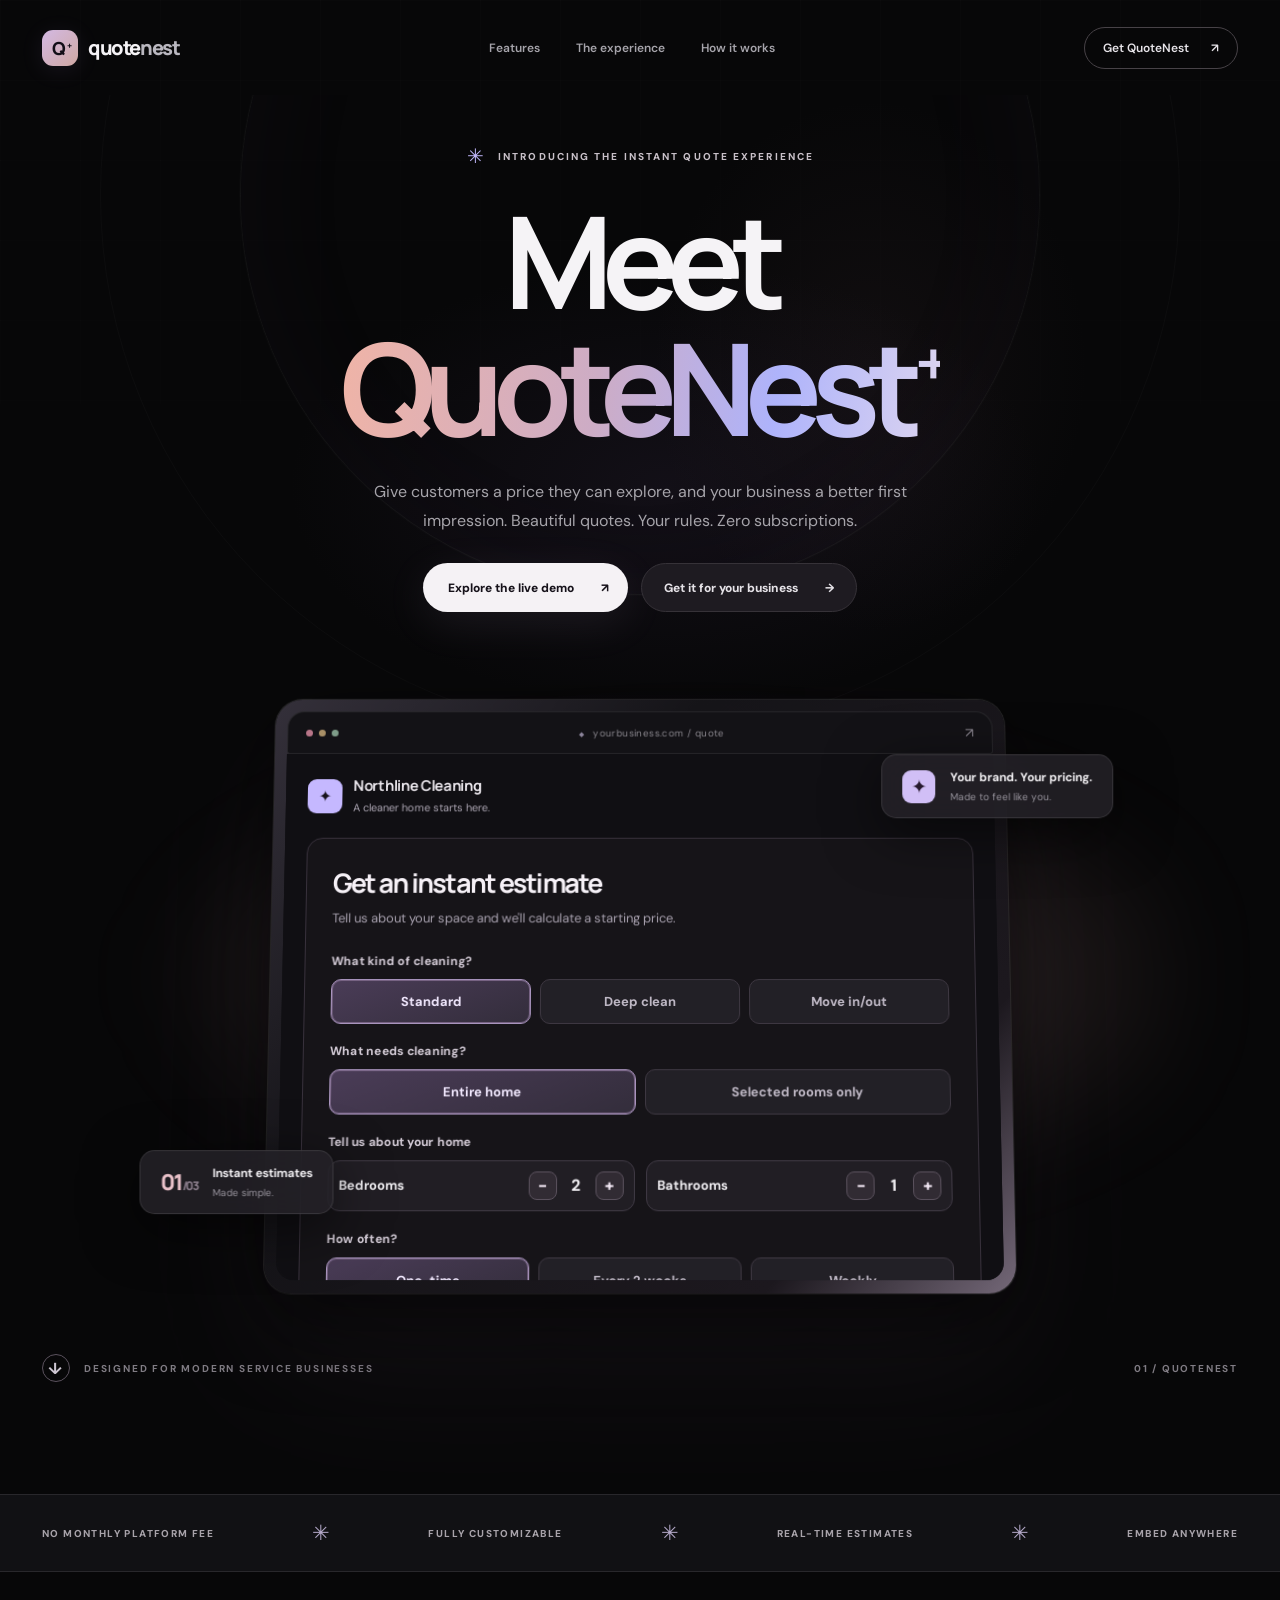
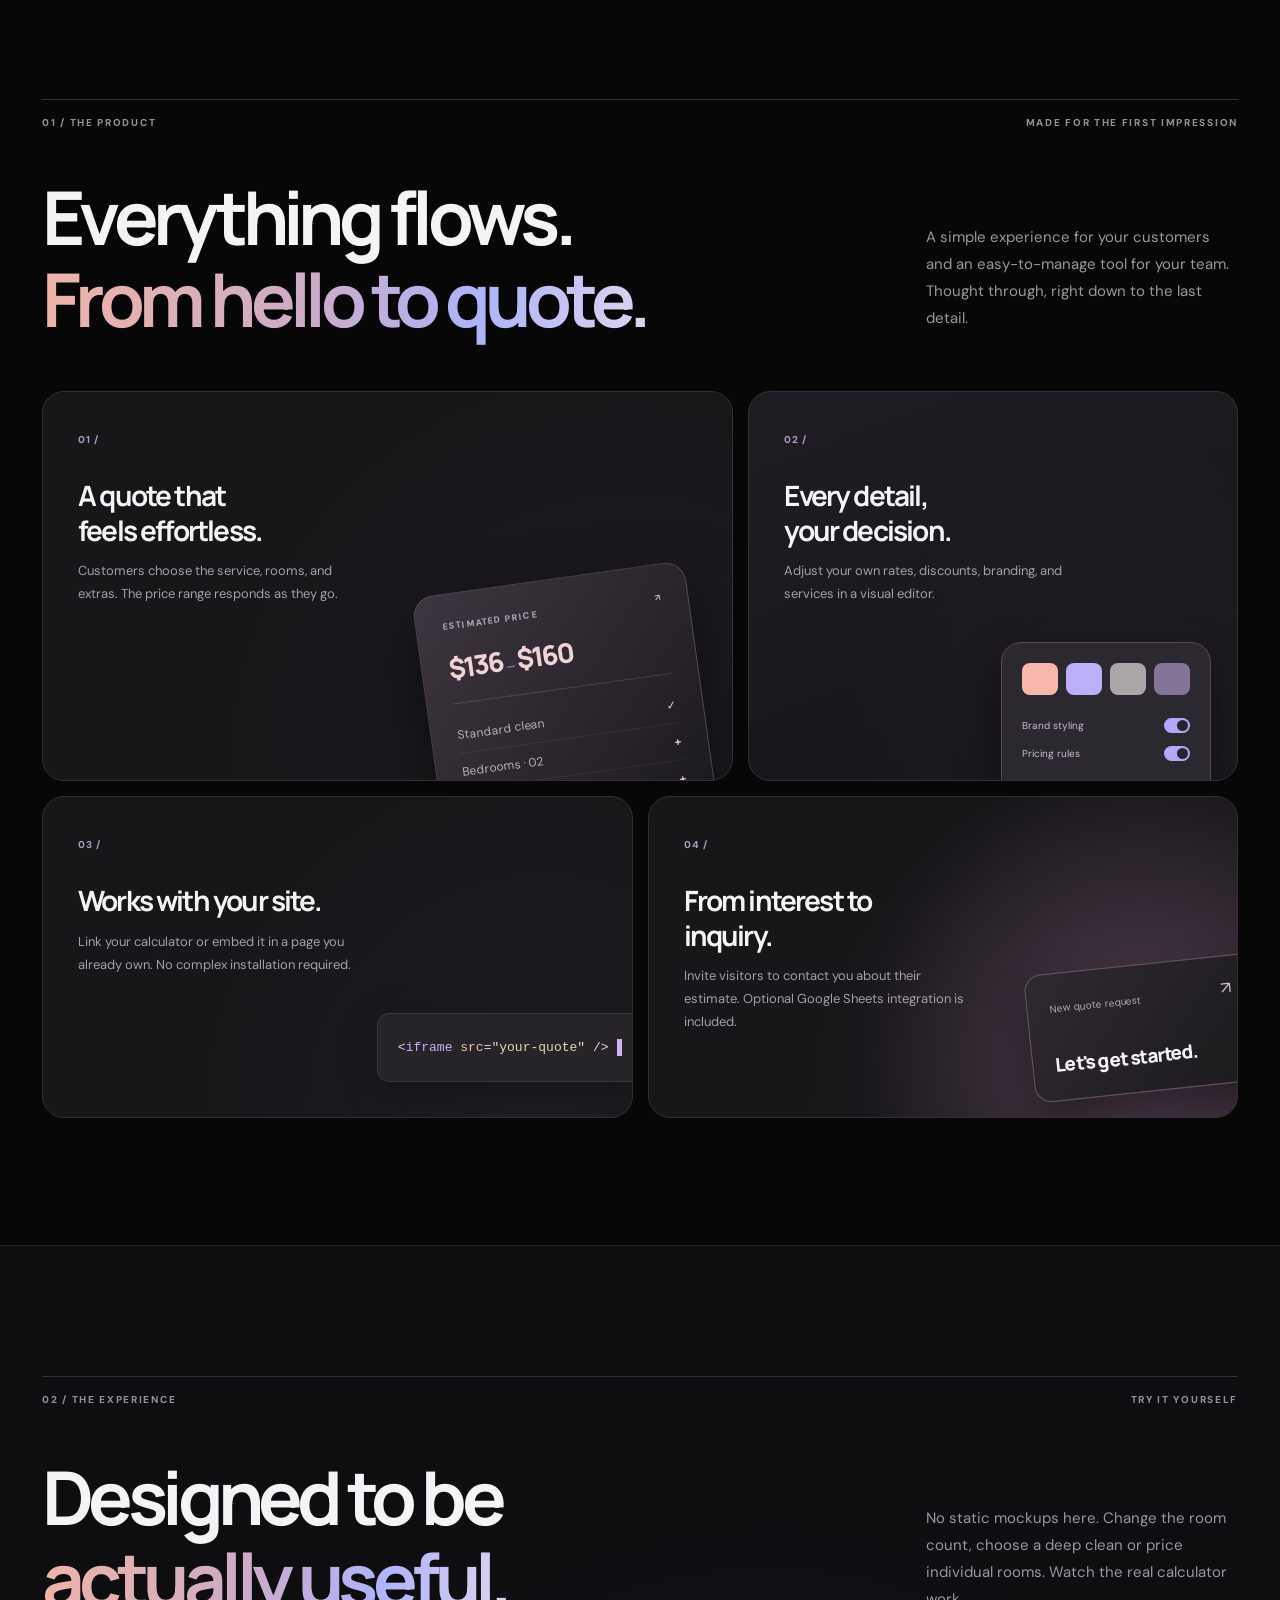
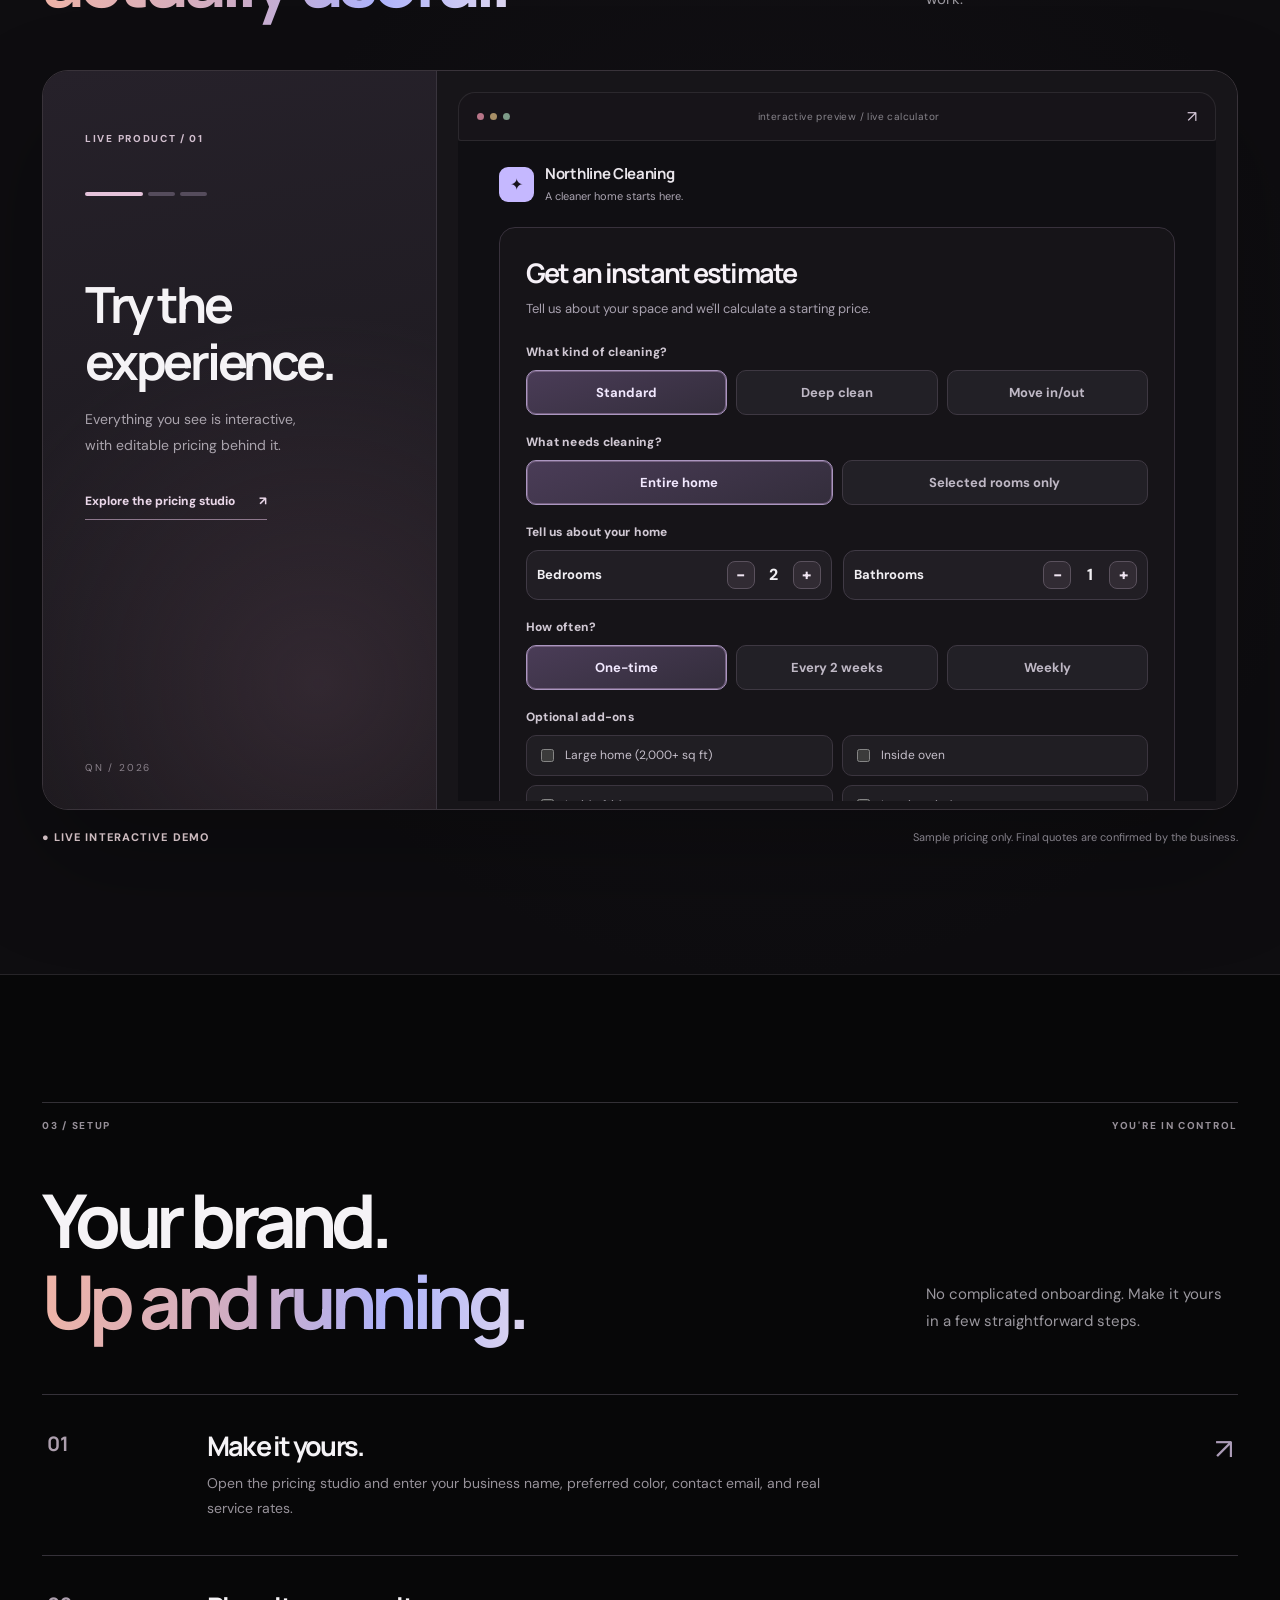
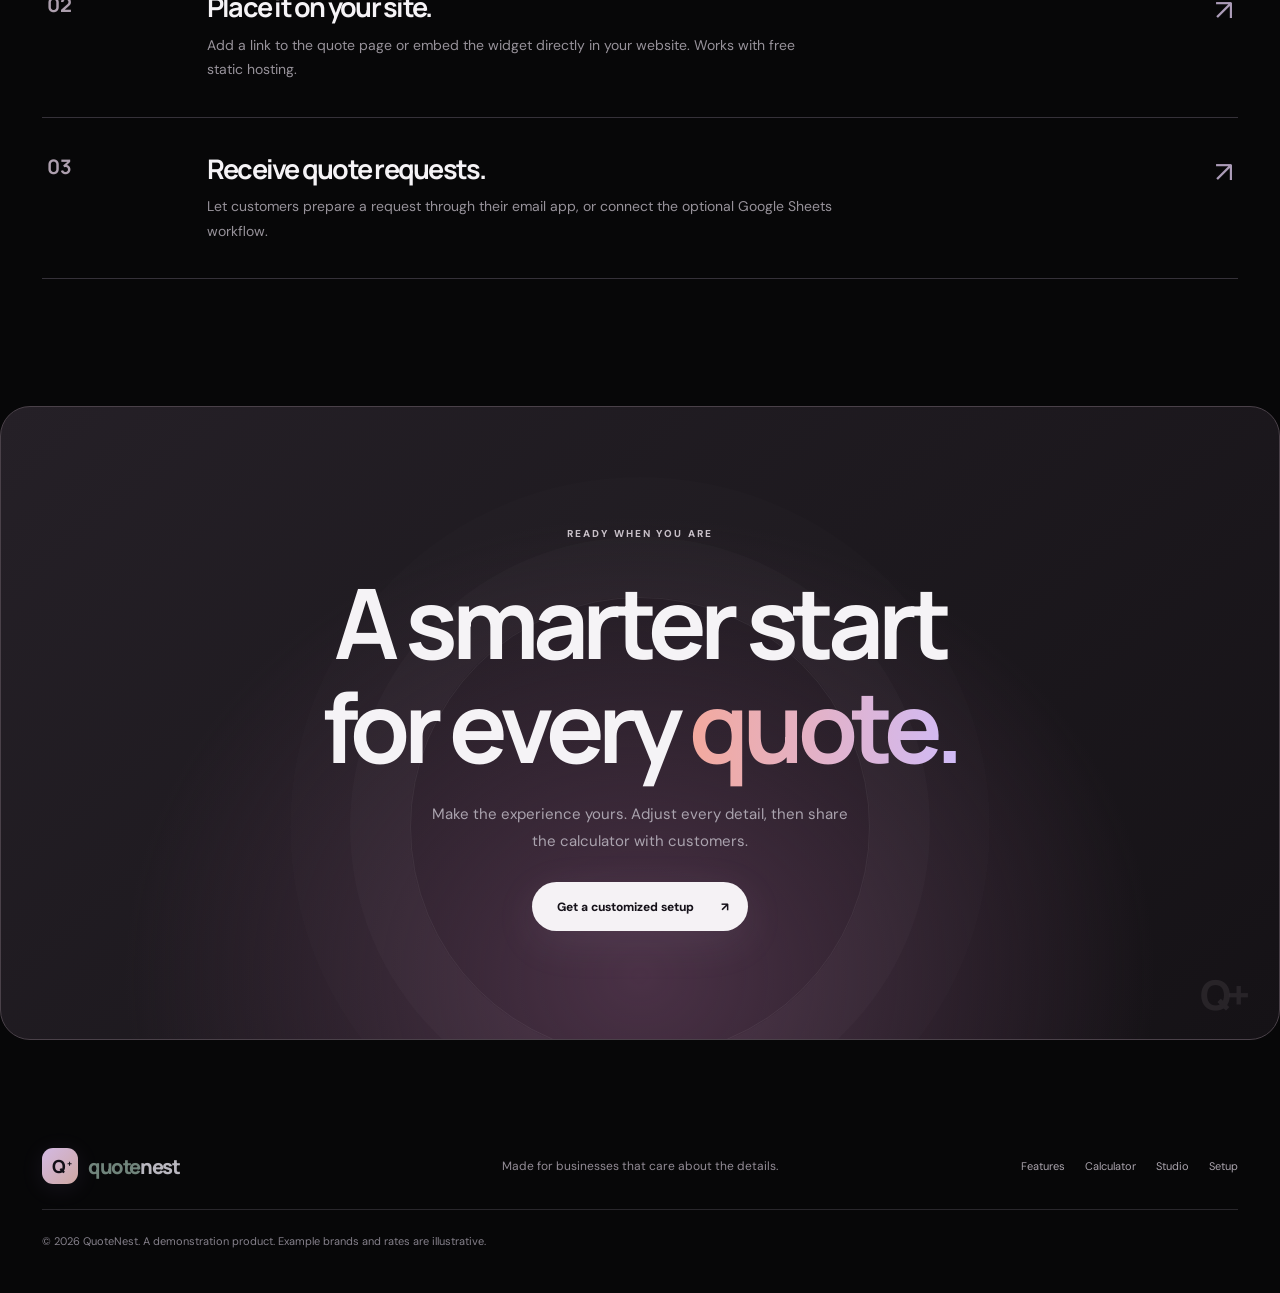
==== commit 2fb68676: "Add one-time business setup offer and safe checkout readiness" ====
--- a/index.html
+++ b/index.html
@@ -18,7 +18,7 @@
       <a href="#experience">The experience</a>
       <a href="#how">How it works</a>
     </nav>
-    <a class="nav-action" href="./studio.html">Open studio <span aria-hidden="true">↗</span></a>
+    <a class="nav-action" href="./setup.html">Get QuoteNest <span aria-hidden="true">↗</span></a>
   </header>
 
   <main>
@@ -31,7 +31,7 @@
         <p>Give customers a price they can explore, and your business a better first impression. Beautiful quotes. Your rules. Zero subscriptions.</p>
         <div class="new-actions">
           <a class="primary-action" href="#experience">Explore the live demo <span aria-hidden="true">↗</span></a>
-          <a class="ghost-action" href="./studio.html">Customize your own <span aria-hidden="true">→</span></a>
+          <a class="ghost-action" href="./setup.html">Get it for your business <span aria-hidden="true">→</span></a>
         </div>
       </div>
       <div class="showcase" aria-label="QuoteNest product preview">
@@ -141,14 +141,14 @@
       <span class="tiny-label">READY WHEN YOU ARE</span>
       <h2 id="closing-title">A smarter start<br>for every <em>quote.</em></h2>
       <p>Make the experience yours. Adjust every detail, then share the calculator with customers.</p>
-      <a class="primary-action" href="./studio.html">Open QuoteNest Studio <span aria-hidden="true">↗</span></a>
+      <a class="primary-action" href="./setup.html">Get a customized setup <span aria-hidden="true">↗</span></a>
       <span class="closing-watermark" aria-hidden="true">Q+</span>
     </section>
   </main>
   <footer class="new-footer max">
     <a class="brand" href="./index.html" aria-label="QuoteNest home"><span class="brand-icon" aria-hidden="true">Q<span>+</span></span><span>quote<span class="brand-light">nest</span></span></a>
     <span>Made for businesses that care about the details.</span>
-    <nav aria-label="Footer"><a href="#features">Features</a><a href="./embed.html">Calculator</a><a href="./studio.html">Studio</a></nav>
+    <nav aria-label="Footer"><a href="#features">Features</a><a href="./embed.html">Calculator</a><a href="./studio.html">Studio</a><a href="./setup.html">Setup</a></nav>
     <small>© 2026 QuoteNest. A demonstration product. Example brands and rates are illustrative.</small>
   </footer>
 </body>
--- a/assets/theme-blackplus.css
+++ b/assets/theme-blackplus.css
@@ -21,7 +21,7 @@
 h1,h2,h3{font-family:Manrope,"DM Sans",sans-serif;font-weight:700;letter-spacing:-.065em}
 .max{max-width:1280px;margin-inline:auto}
 .site-glow{pointer-events:none;position:absolute;left:0;top:0;right:0;height:990px;z-index:0;overflow:hidden;background:radial-gradient(ellipse 30% 23% at 52% 49%,#382b483c 0,transparent 98%),radial-gradient(ellipse 17% 27% at 68% 37%,#573f4720 0,transparent 100%)}
-.site{position:relative;overflow:hidden;background:#070708}
+.site{position:relative;overflow-x:clip;overflow-y:visible;background:#070708}
 .site::before{content:"";pointer-events:none;position:absolute;inset:0 0 auto;height:950px;background-image:linear-gradient(#ffffff05 1px,transparent 1px),linear-gradient(90deg,#ffffff05 1px,transparent 1px);background-size:80px 80px;mask-image:linear-gradient(#0009,transparent 85%)}
 .site .topbar{height:95px;padding:0 42px;position:relative;z-index:4;display:flex;justify-content:space-between;align-items:center;gap:26px}
 .brand{font-family:Manrope,Arial,sans-serif;display:inline-flex;align-items:center;gap:10px;font-size:20px;letter-spacing:-.07em;font-weight:800;text-decoration:none;white-space:nowrap}
@@ -305,3 +305,32 @@
   :root{scroll-behavior:auto}
   .primary-action,.ghost-action,.new-steps article,.topnav a,.nav-action{transition:none}
 }
+
+/* One-time service offer — matches QuoteNest's dark visual system. */
+.sales-page{padding:78px 42px 90px}
+.sales-head{display:grid;grid-template-columns:minmax(0,1.1fr) minmax(320px,.9fr);gap:68px;align-items:center}
+.sales-head h1{font-size:clamp(62px,7.2vw,105px);line-height:1.04;margin:30px 0}
+.sales-head>div>p:not(.sales-notice){max-width:530px;font-size:16px;line-height:1.8;color:#b4adb9}
+.sales-actions{justify-content:flex-start;margin-top:30px}
+.sales-notice{max-width:530px;margin-top:26px;font-size:13px;color:#9f9aa7;line-height:1.75}
+.sales-offer{border:1px solid #62526a;border-radius:25px;padding:42px;background:linear-gradient(145deg,#342839,#16151c 57%,#252130);box-shadow:0 35px 110px #0009,0 0 85px #9e7bb520}
+.sales-kicker{font-size:11px;letter-spacing:.17em;color:#e0bedc;font-weight:800}
+.sales-price{display:flex;align-items:baseline;gap:10px;margin:24px 0}
+.sales-price span{font-size:18px;color:#c6b7cc}
+.sales-price strong{font:700 104px Manrope,sans-serif;line-height:1;letter-spacing:-.095em;background:linear-gradient(100deg,#f6c7b6,#d4c6ff);background-clip:text;-webkit-background-clip:text;color:transparent}
+.sales-offer>p{color:#b7aeba;font-size:13px;line-height:1.7}
+.sales-divider{height:1px;background:#ffffff25;margin:28px 0}
+.sales-offer ul{padding:0;margin:0 0 30px;list-style:none}
+.sales-offer li{color:#d2cad5;padding:8px 0 8px 27px;position:relative;font-size:14px;line-height:1.6}
+.sales-offer li:before{content:"✓";position:absolute;left:0;color:#d5b5ec;font-weight:800}
+.sales-pay{width:100%;margin-top:12px}
+.sales-subtext{font-size:11px;color:#a299ae;display:block;margin-top:18px}
+.sales-process{margin-top:125px}
+.sales-steps{display:grid;grid-template-columns:repeat(3,1fr);gap:25px;margin-top:30px}
+.sales-steps article{padding:24px;border:1px solid #38323e;border-radius:20px;background:#15131a}
+.sales-steps article>span{font:700 17px Manrope,sans-serif;color:#cdbbf0}
+.sales-steps h2{font-size:25px;line-height:1.2;margin:18px 0 10px}
+.sales-steps p{font-size:13px;line-height:1.7;color:#a8a1ae}
+.sales-disclaimer{margin:65px 0 0;color:#8b8490;max-width:930px;font-size:12px;line-height:1.8}
+@media(max-width:900px){.sales-head{grid-template-columns:1fr;gap:40px}.sales-page{padding:42px 26px 70px}.sales-offer{max-width:650px}.sales-process{margin-top:70px}}
+@media(max-width:640px){.sales-page{padding:44px 18px 65px}.sales-head h1{font-size:clamp(54px,12vw,78px)}.sales-steps{grid-template-columns:1fr;gap:12px}.sales-offer{padding:28px}.sales-price strong{font-size:85px}.sales-actions{align-items:flex-start}.sales-head{gap:32px}}
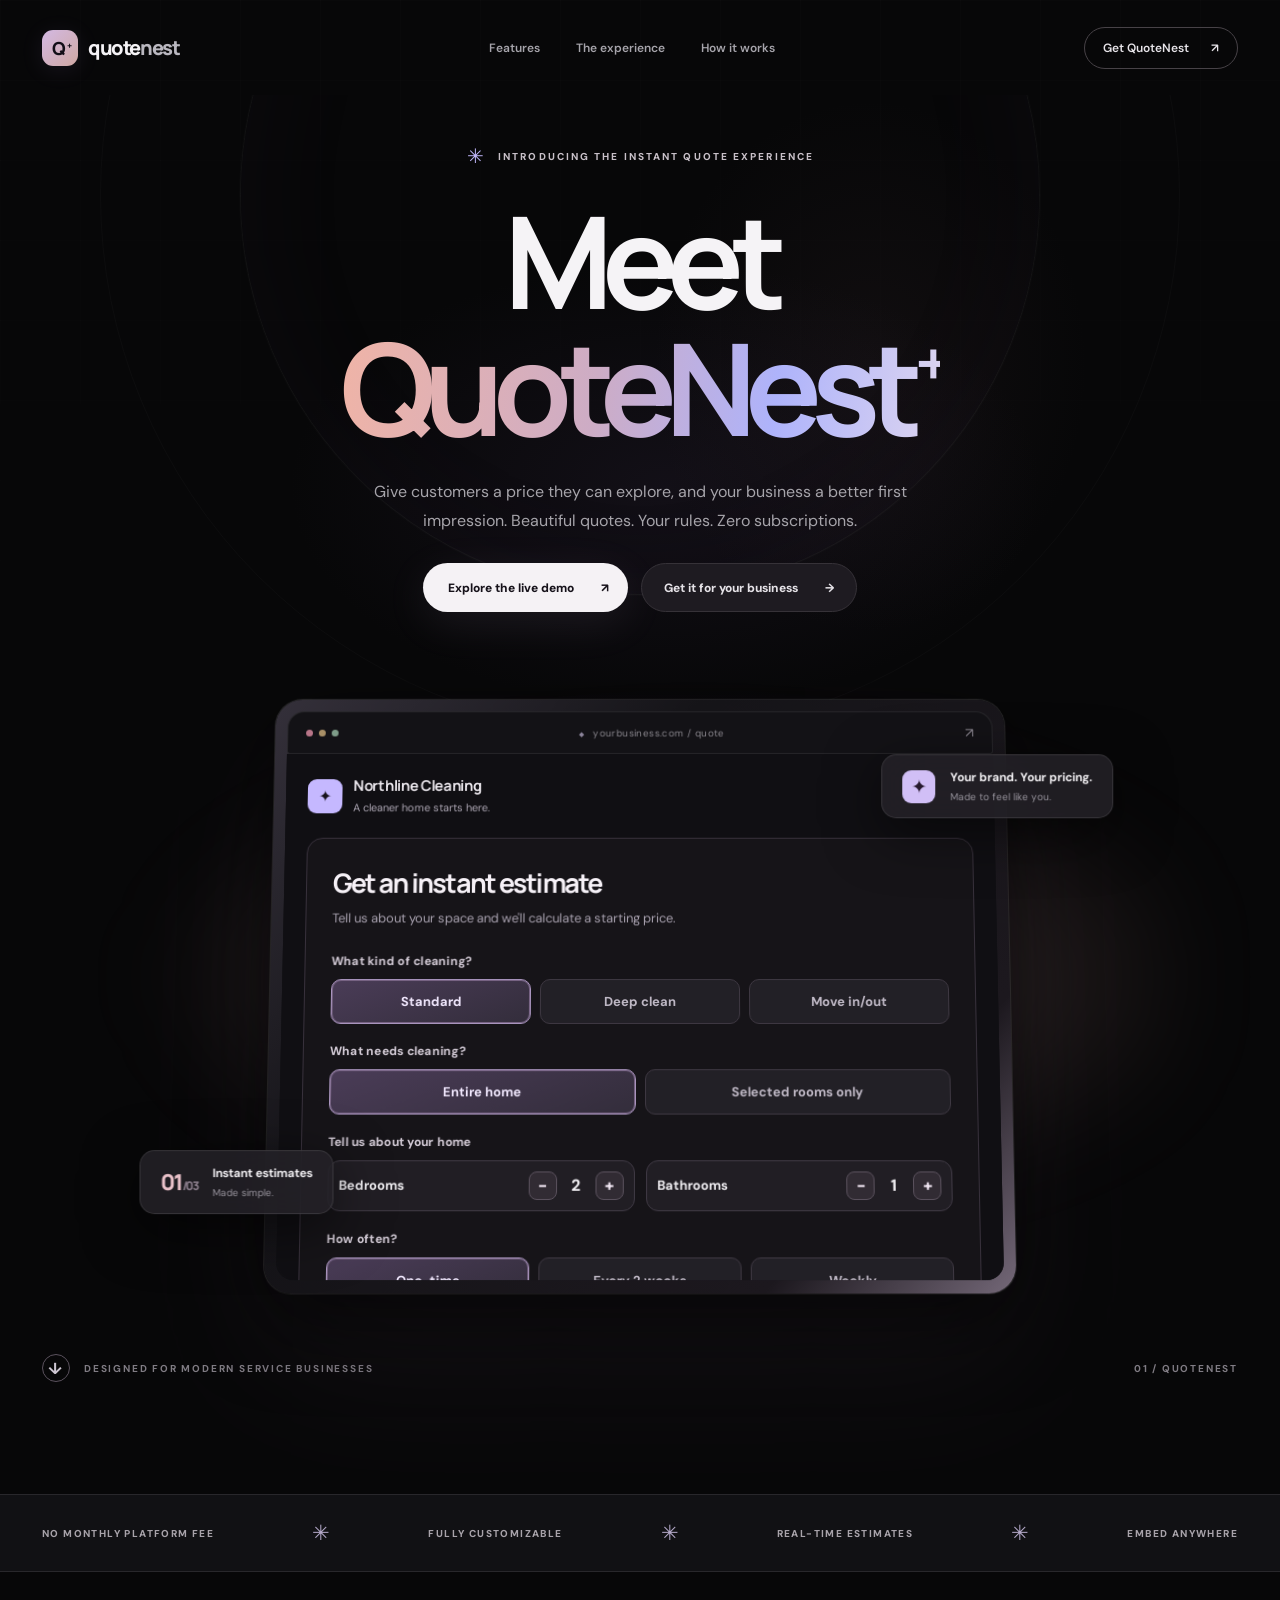
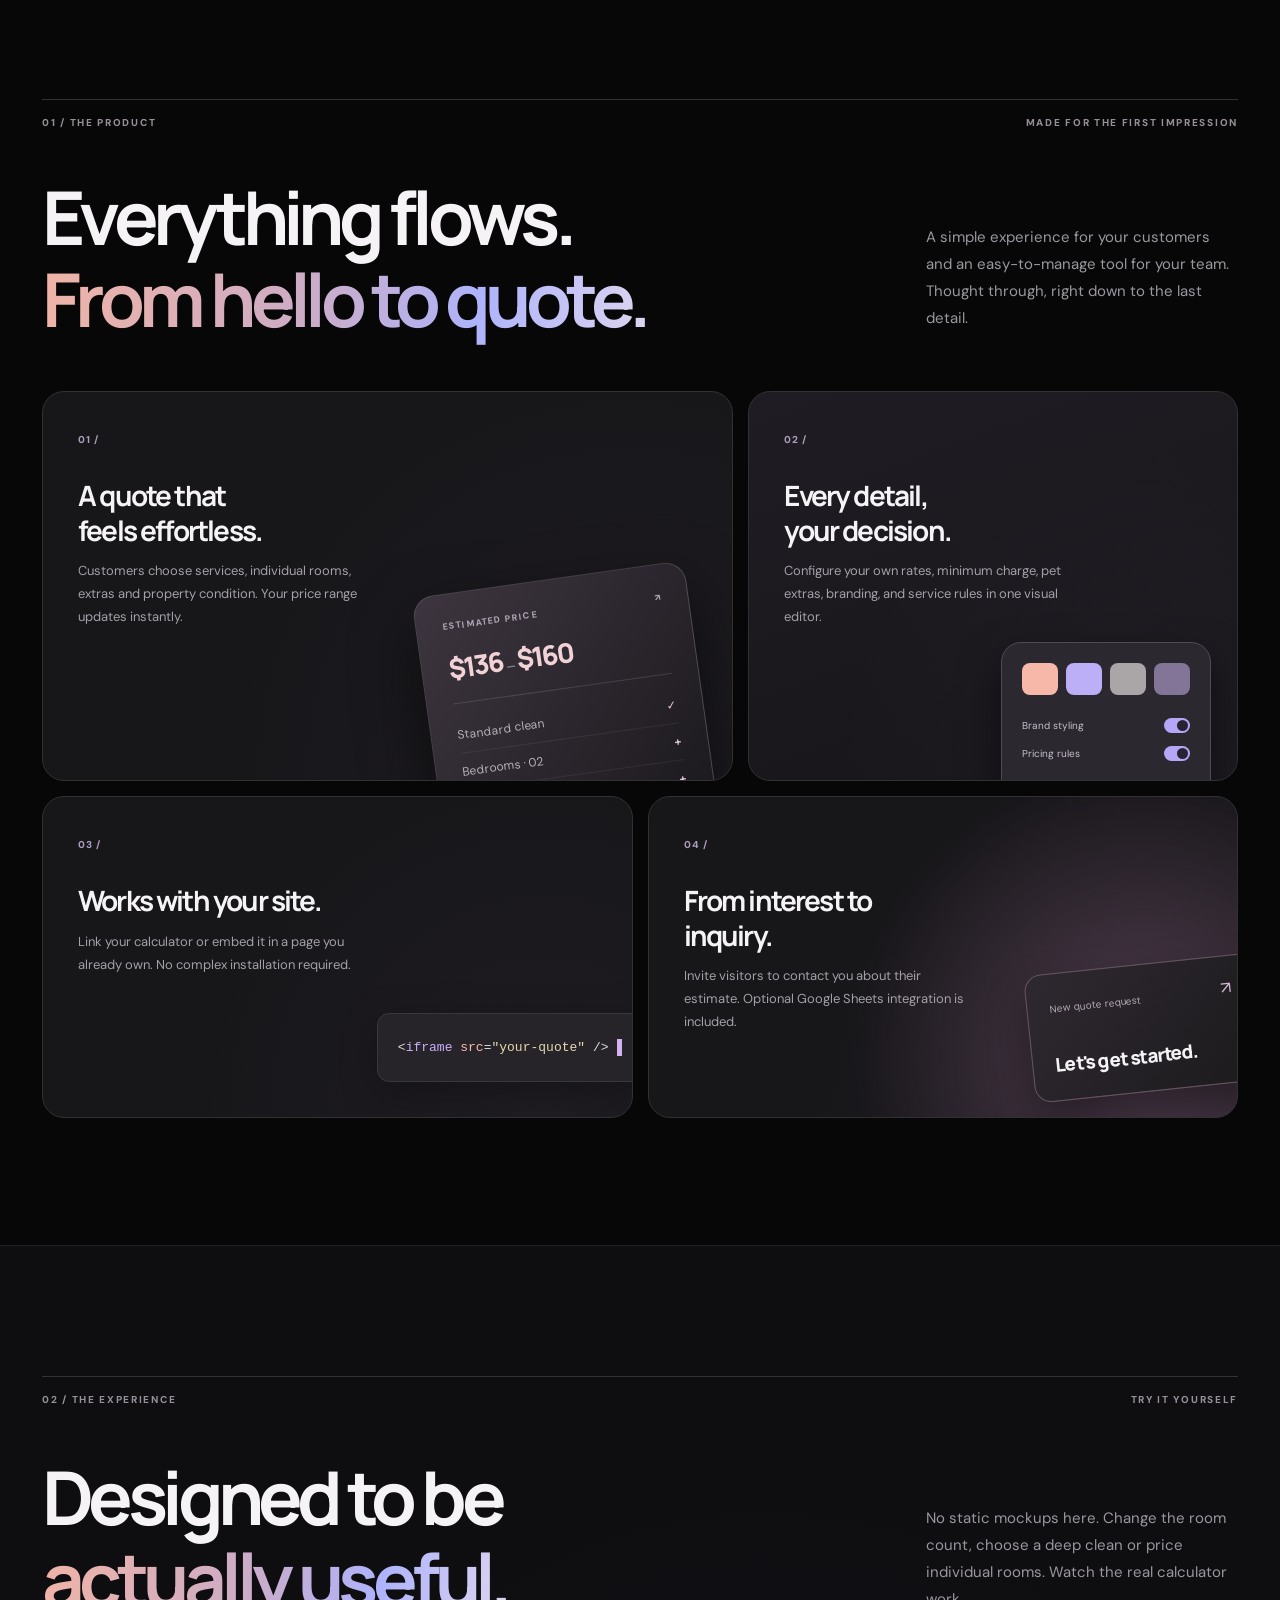
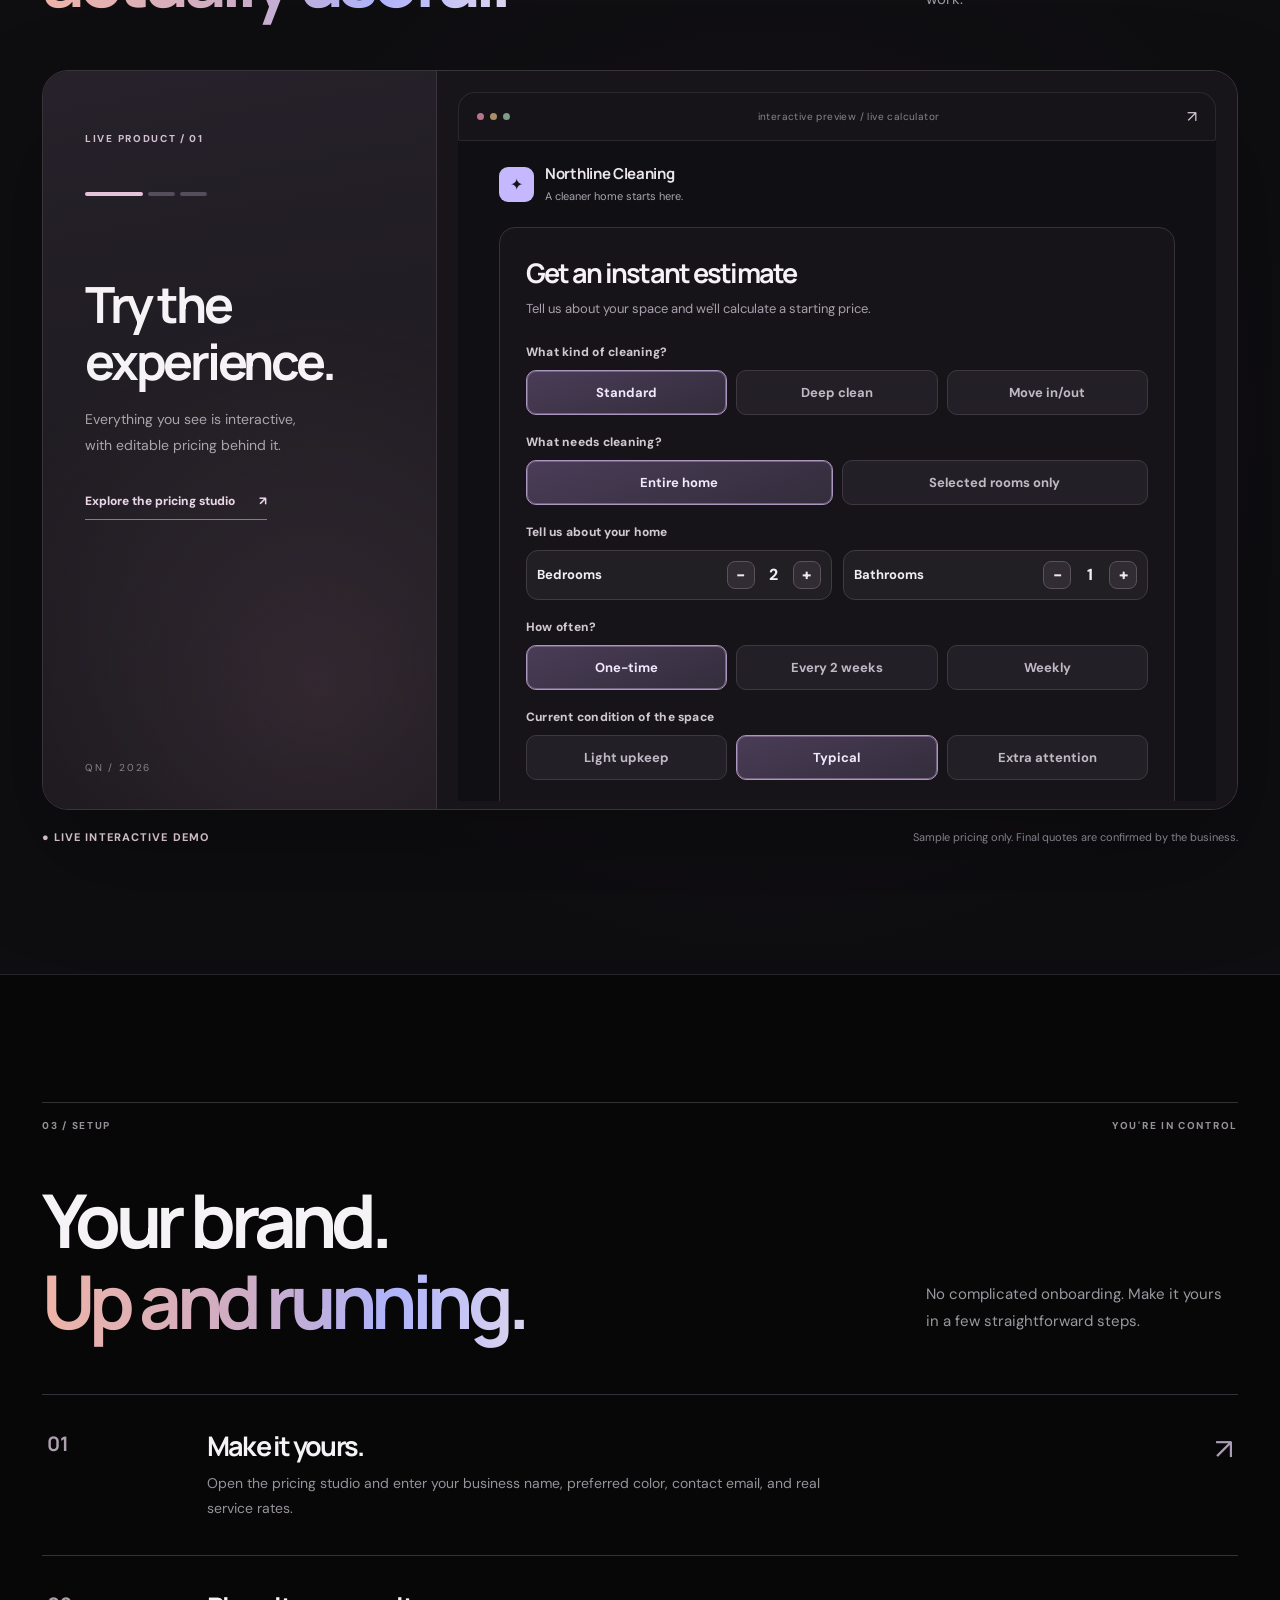
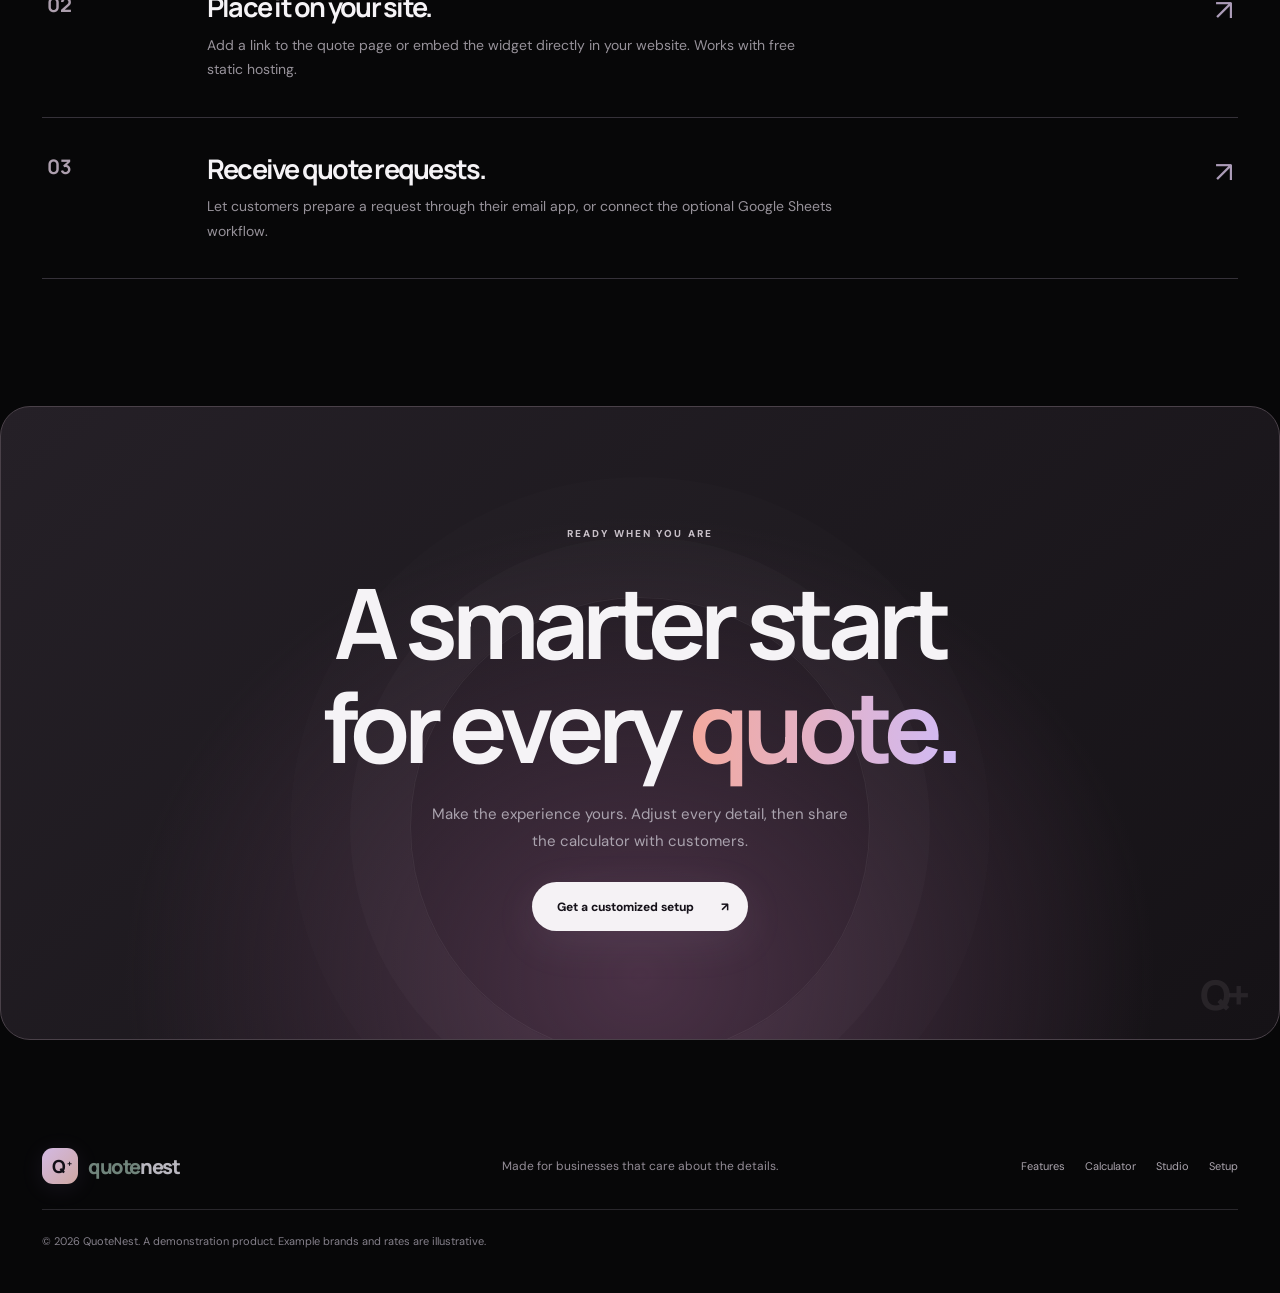
==== commit 32b7c965: "Improve estimates with condition pets and minimum fees" ====
--- a/index.html
+++ b/index.html
@@ -4,8 +4,13 @@
   <meta charset="utf-8">
   <meta name="viewport" content="width=device-width, initial-scale=1">
   <meta name="theme-color" content="#070709">
-  <meta name="description" content="Meet QuoteNest. An instantly customizable quote calculator for cleaning companies. Let visitors explore an estimate and request a final quote.">
-  <title>QuoteNest — The beautiful way to quote</title>
+  <meta name="description" content="QuoteNest: an instant house cleaning estimate calculator with editable room, condition, extras and minimum-job pricing. Customize it for your website with a one-time setup.">
+  <meta property="og:type" content="website">
+  <meta property="og:title" content="QuoteNest — Instant Cleaning Estimates for Your Website">
+  <meta property="og:description" content="Let customers explore a starting price range from your own rules. Try the live demo, then customize it for your cleaning company.">
+  <meta property="og:url" content="https://uhrichsam4.github.io/quotenest-live-demo/">
+  <meta name="robots" content="index,follow">
+  <title>Instant Cleaning Quote Calculator for Websites | QuoteNest</title>
   <link rel="stylesheet" href="assets/style.css">
   <link rel="stylesheet" href="assets/theme-blackplus.css">
 </head>
@@ -71,7 +76,7 @@
       </div>
       <div class="bento-grid">
         <article class="bento bento-large">
-          <div class="bento-copy"><span class="bento-index">01 /</span><h3>A quote that<br>feels effortless.</h3><p>Customers choose the service, rooms, and extras. The price range responds as they go.</p></div>
+          <div class="bento-copy"><span class="bento-index">01 /</span><h3>A quote that<br>feels effortless.</h3><p>Customers choose services, individual rooms, extras and property condition. Your price range updates instantly.</p></div>
           <div class="estimate-art" aria-hidden="true">
             <div class="estimate-art-header"><span>ESTIMATED PRICE</span><span>↗</span></div>
             <div class="estimate-art-price">$136 <small>—</small> $160</div>
@@ -82,7 +87,7 @@
           </div>
         </article>
         <article class="bento bento-medium">
-          <div class="bento-copy"><span class="bento-index">02 /</span><h3>Every detail,<br>your decision.</h3><p>Adjust your own rates, discounts, branding, and services in a visual editor.</p></div>
+          <div class="bento-copy"><span class="bento-index">02 /</span><h3>Every detail,<br>your decision.</h3><p>Configure your own rates, minimum charge, pet extras, branding, and service rules in one visual editor.</p></div>
           <div class="palette-art" aria-hidden="true">
             <div class="palette-row"><span class="palette-color one"></span><span class="palette-color two"></span><span class="palette-color three"></span><span class="palette-color four"></span></div>
             <div class="palette-line"><span>Brand styling</span><span class="palette-toggle"></span></div>
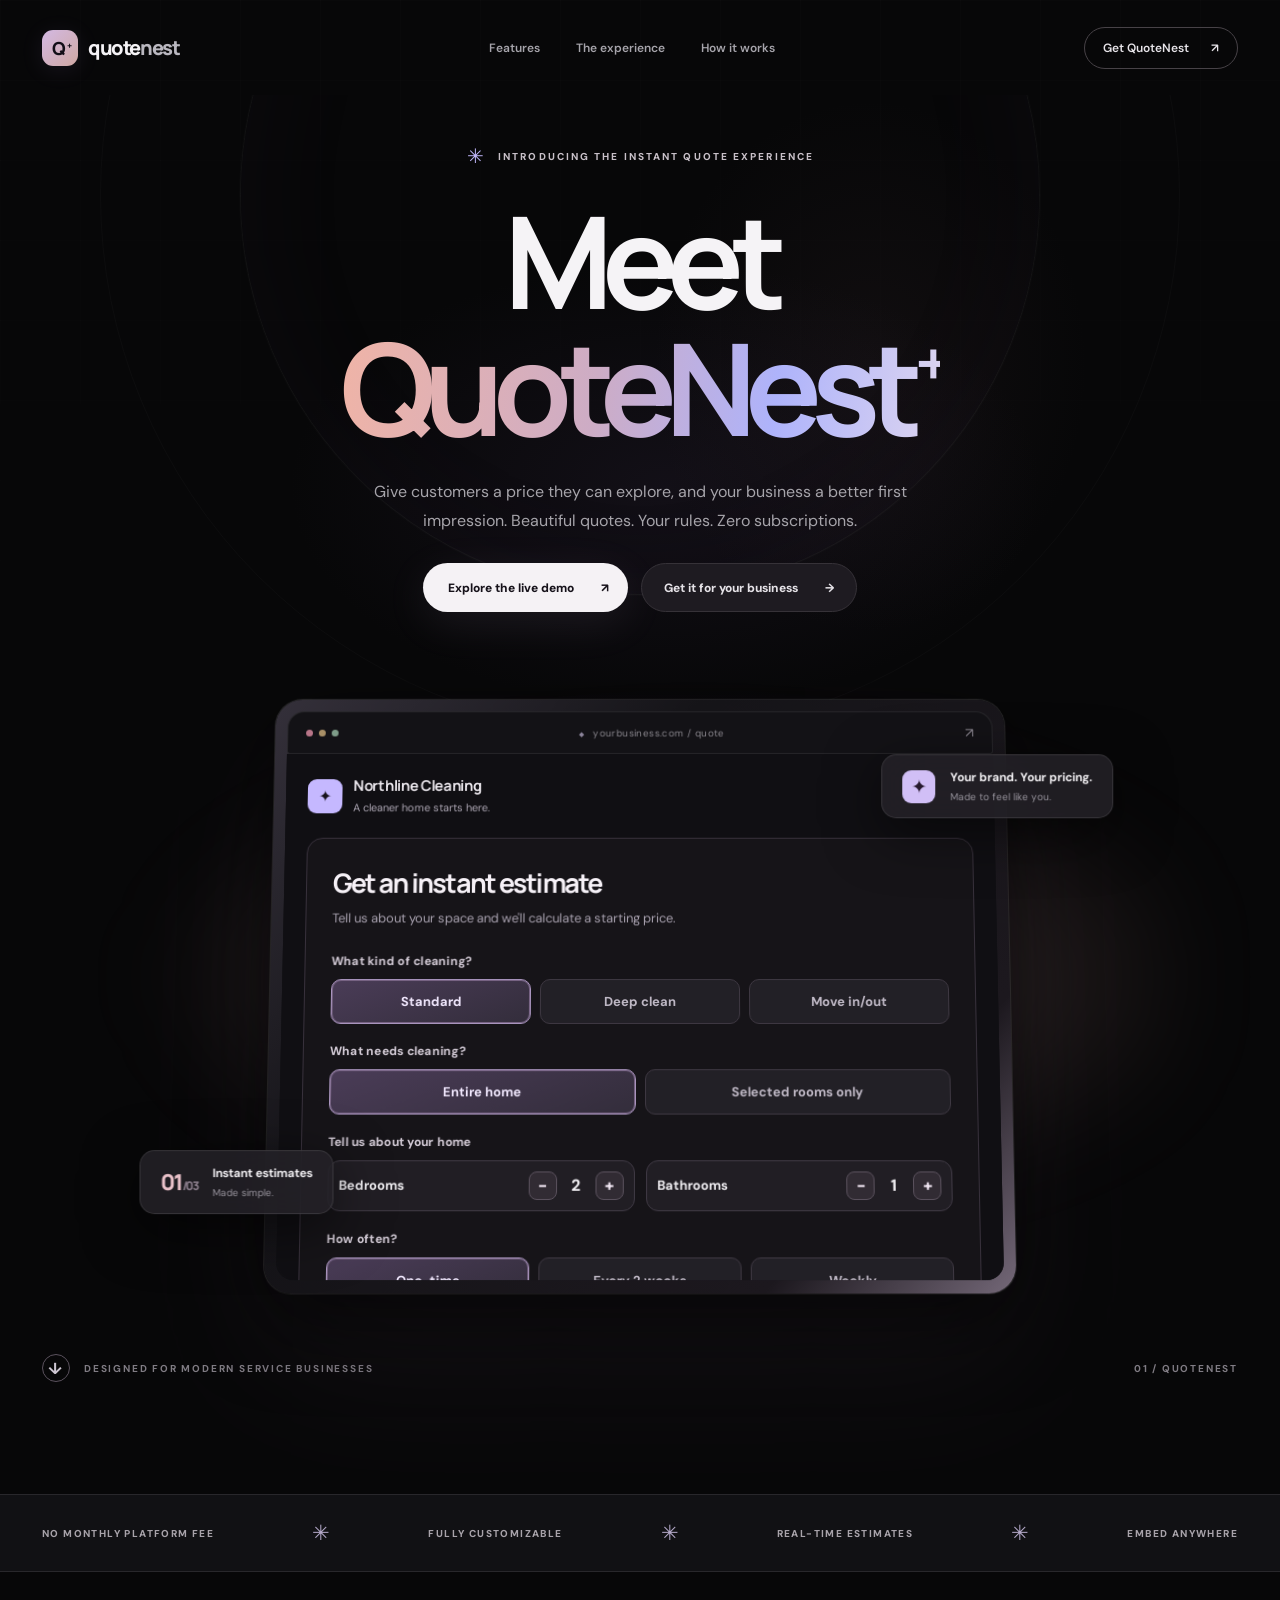
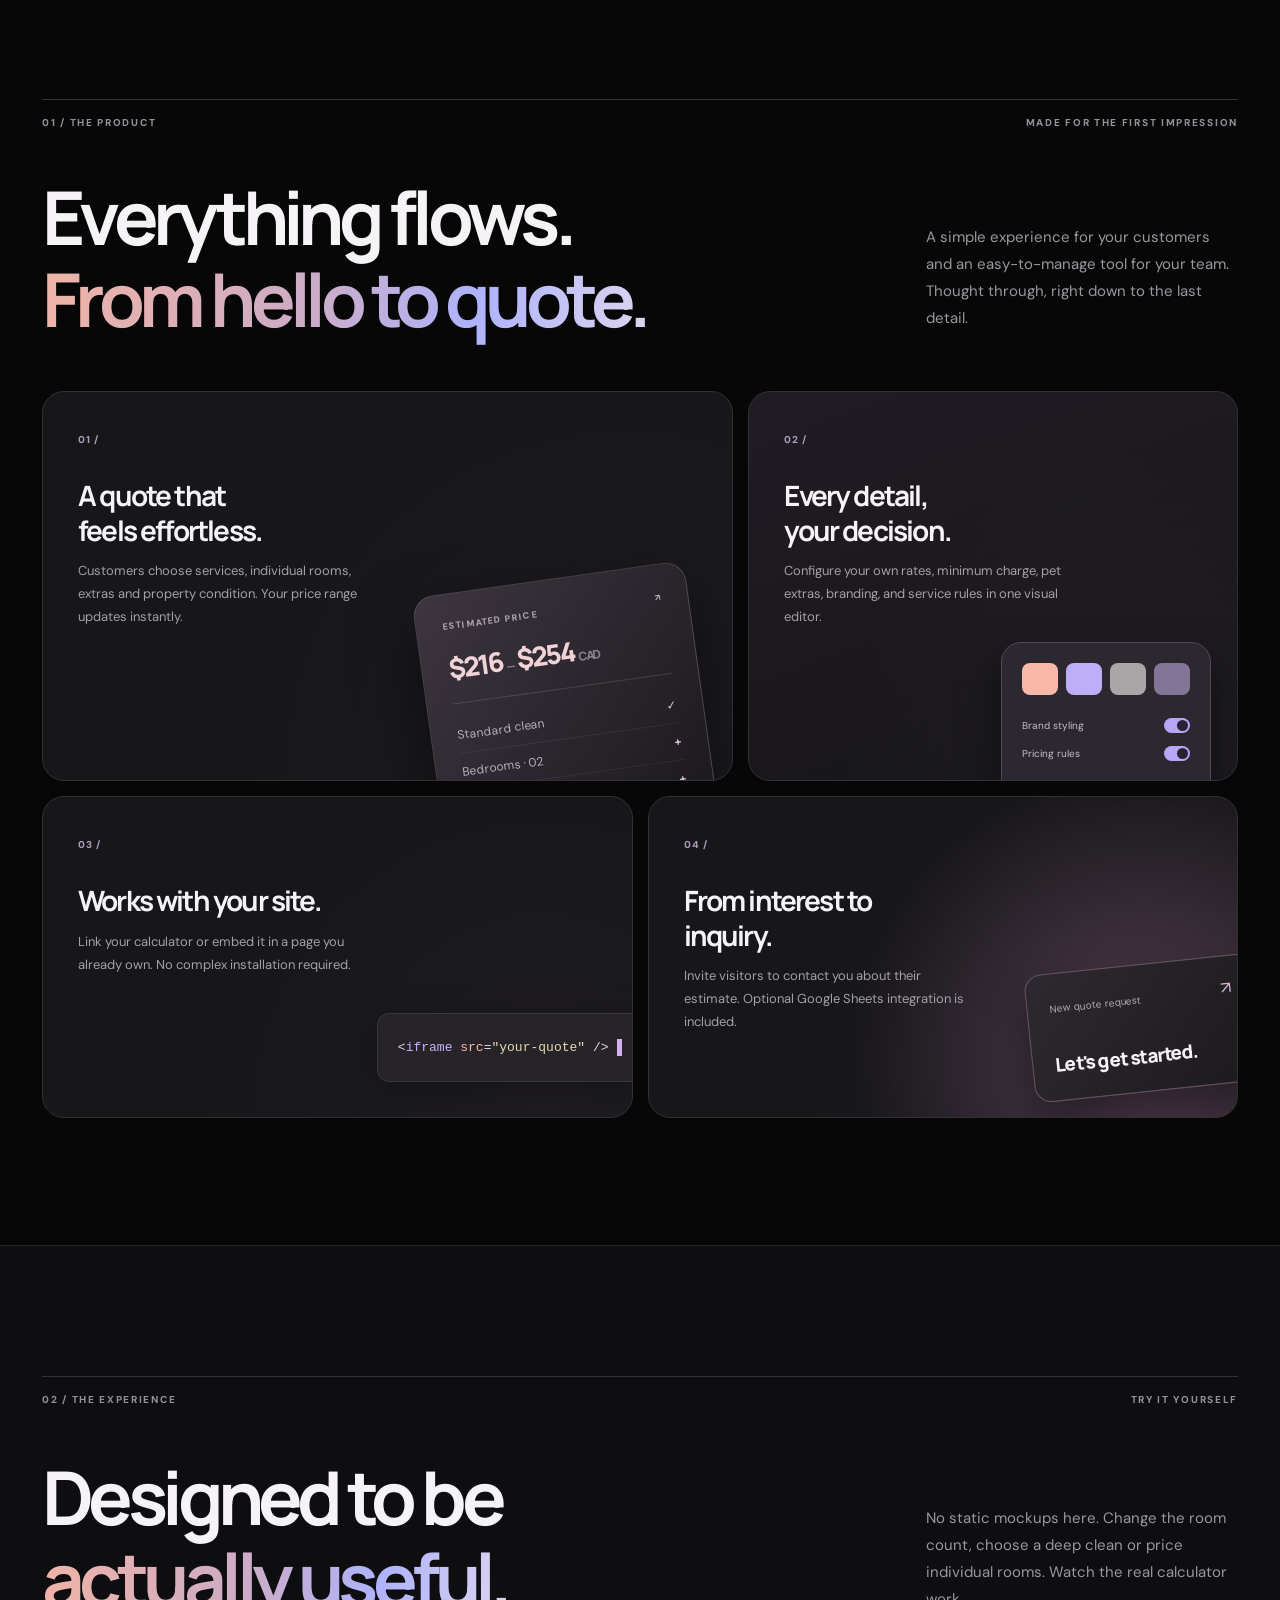
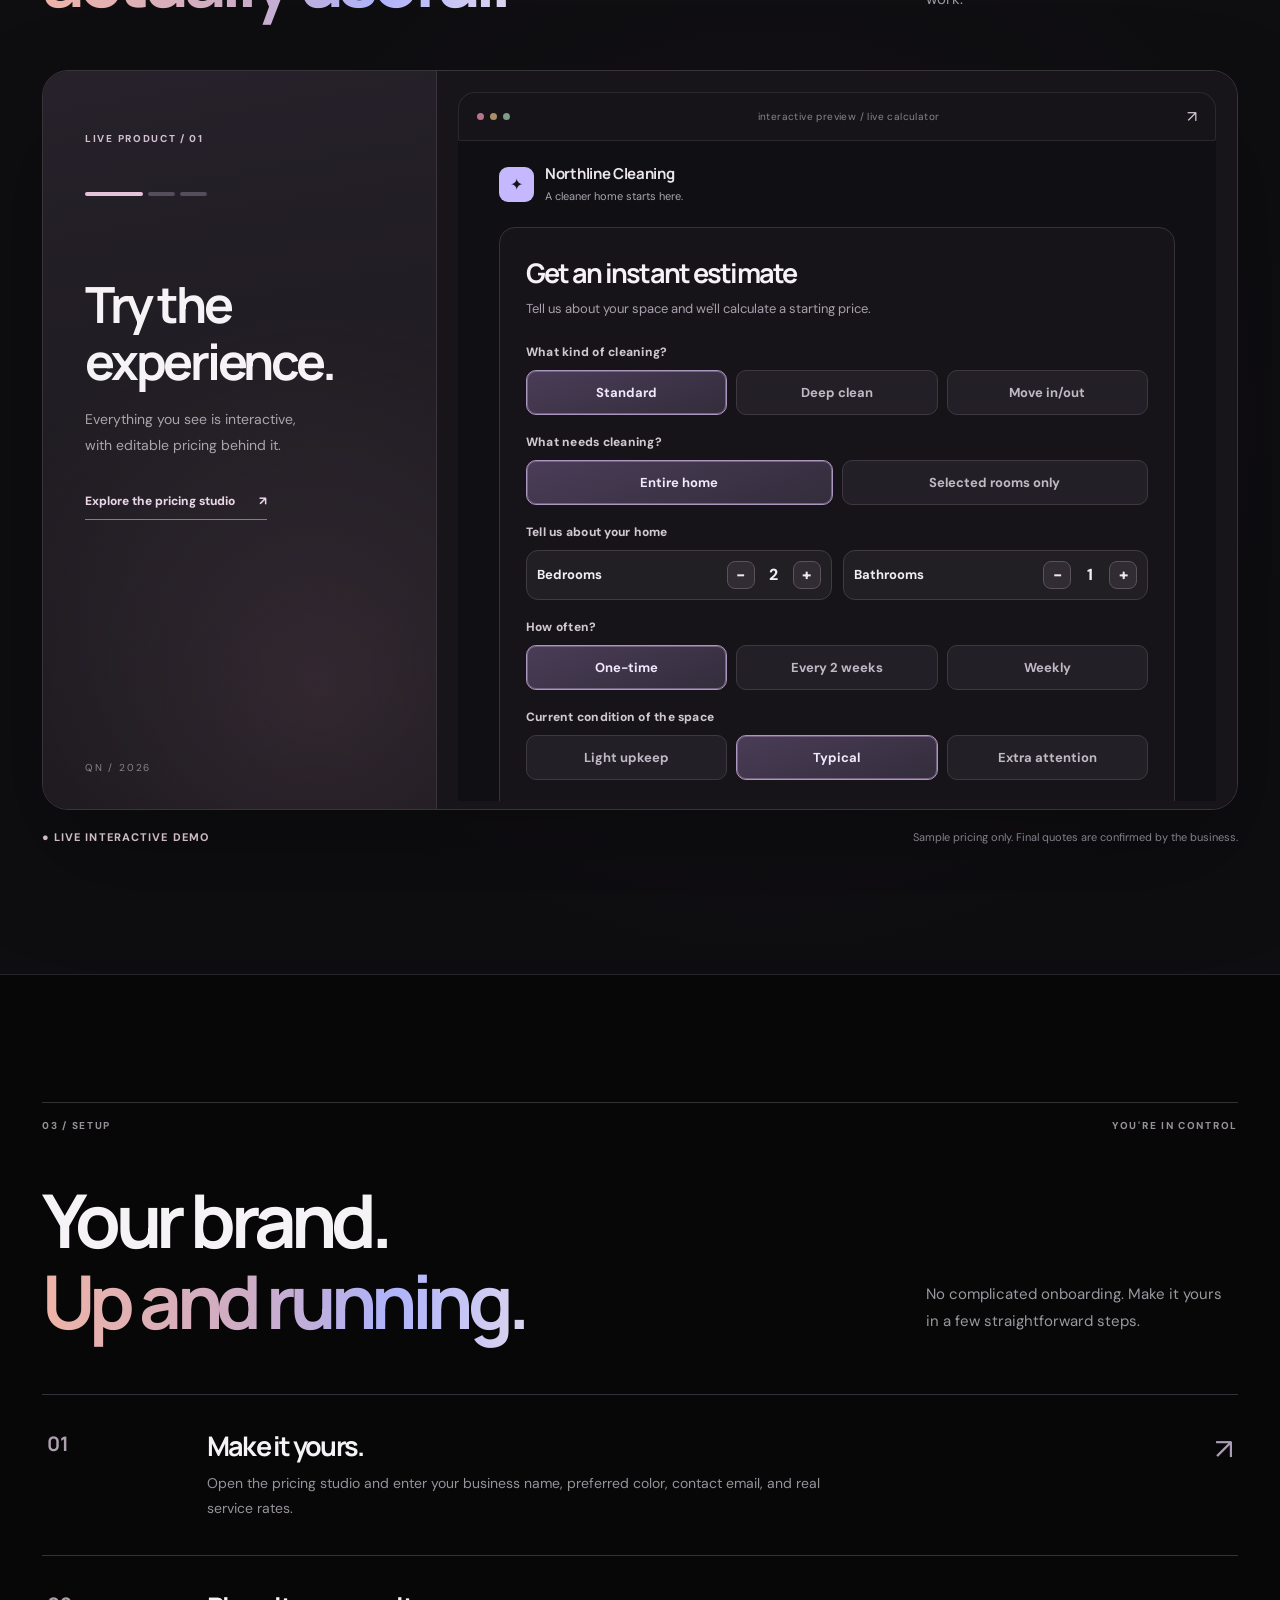
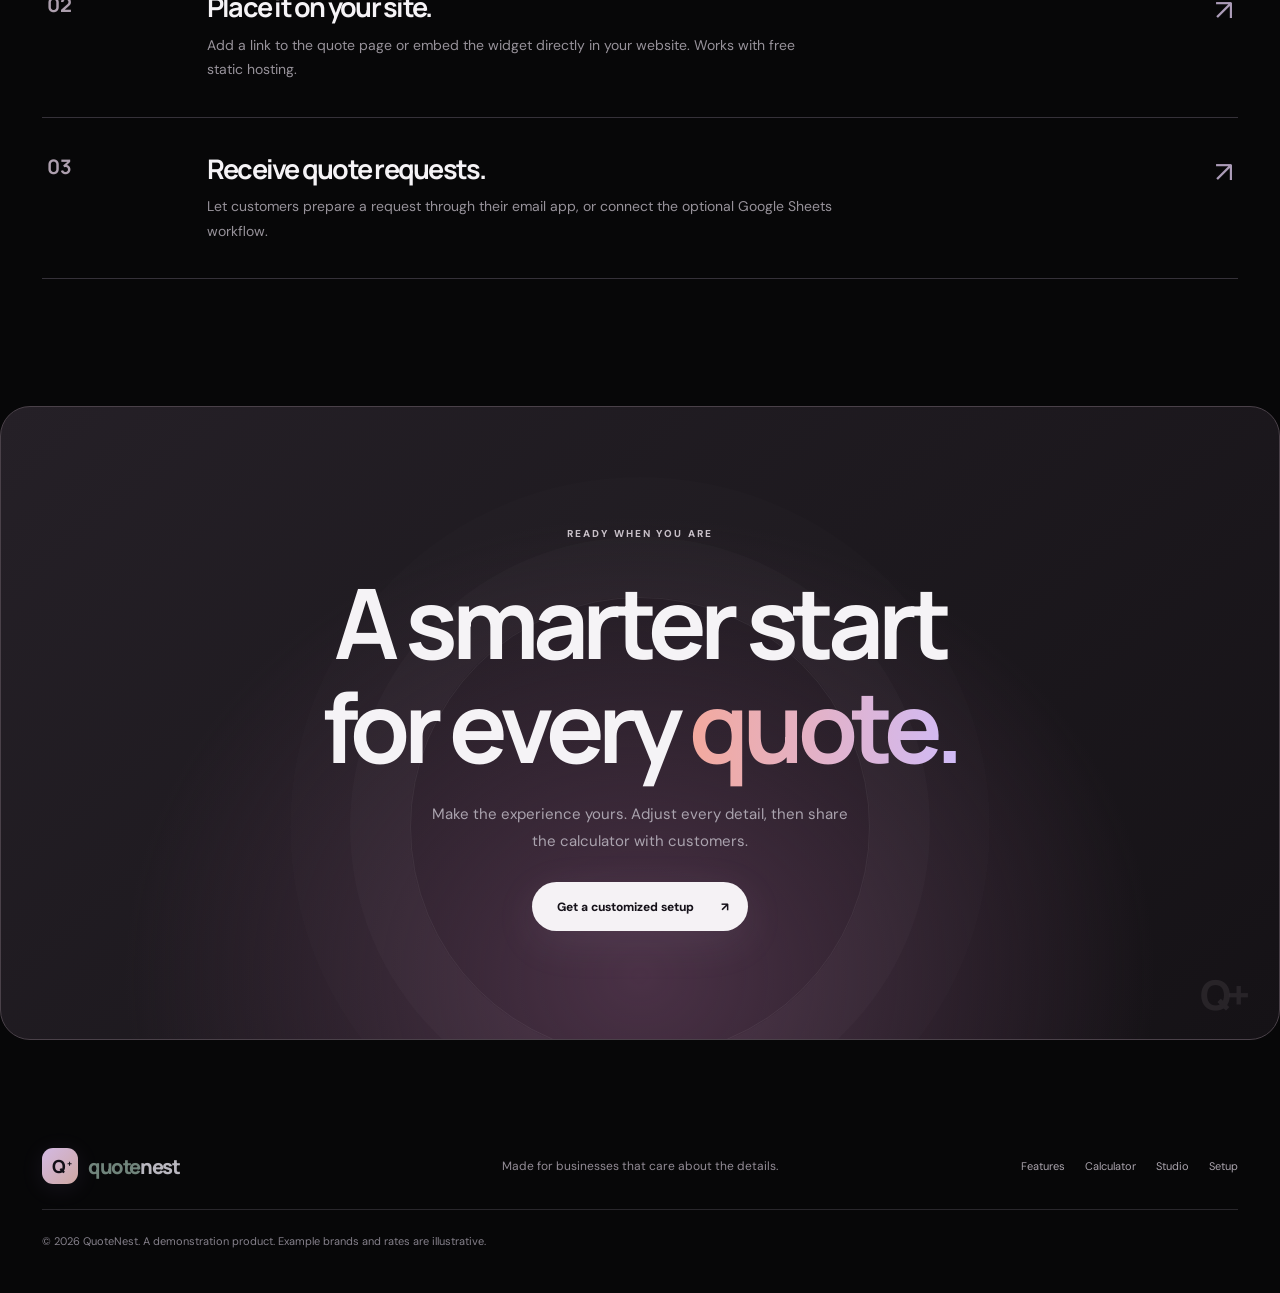
==== commit df306b0d: "Recalibrate sample cleaning estimates to premium CAD rates" ====
--- a/index.html
+++ b/index.html
@@ -79,7 +79,7 @@
           <div class="bento-copy"><span class="bento-index">01 /</span><h3>A quote that<br>feels effortless.</h3><p>Customers choose services, individual rooms, extras and property condition. Your price range updates instantly.</p></div>
           <div class="estimate-art" aria-hidden="true">
             <div class="estimate-art-header"><span>ESTIMATED PRICE</span><span>↗</span></div>
-            <div class="estimate-art-price">$136 <small>—</small> $160</div>
+            <div class="estimate-art-price">$216 <small>—</small> $254 <small>CAD</small></div>
             <div class="estimate-art-rule"></div>
             <div class="estimate-art-row"><span>Standard clean</span><strong>✓</strong></div>
             <div class="estimate-art-row"><span>Bedrooms · 02</span><strong>+</strong></div>
--- a/assets/style.css
+++ b/assets/style.css
@@ -80,6 +80,8 @@
 .estimate-panel .label{color:#477664;font-size:12px;font-weight:700}
 .estimate-panel strong{display:block;margin:7px 0;font:800 28px Manrope,system-ui,sans-serif;letter-spacing:-.05em;color:#155c49}
 .estimate-panel small{font-size:11px;color:#5b8777;line-height:1.5}
+.estimate-panel .quote-currency{display:inline-block;margin-left:6px;border:1px solid currentColor;border-radius:5px;padding:2px 5px;font-size:10px;letter-spacing:.08em;vertical-align:middle}
+.estimate-panel .quote-summary{font-size:12px;font-weight:650;line-height:1.5;margin:7px 0 12px;color:#3e7463}
 .quote-app .request{width:100%;margin-top:14px;background:var(--accent,#137d72)}
 .quote-app .request:hover{filter:brightness(.9)}
 .quote-app .hint{color:#81918a;font-size:11px;text-align:center;margin:14px 0 0;line-height:1.6}
--- a/assets/theme-blackplus.css
+++ b/assets/theme-blackplus.css
@@ -174,6 +174,7 @@
 .estimate-panel .label{color:#dbcce4}
 .estimate-panel strong{color:#f8e8f0}
 .estimate-panel small{color:#c9becd}
+.estimate-panel .quote-summary{color:#e5dbe9}
 .quote-app .request{background:var(--accent,#c5b8ff);color:#150f1b;border-radius:10px}
 .quote-app .request:hover{filter:brightness(1.11)}
 .quote-app .hint{color:#89828e}
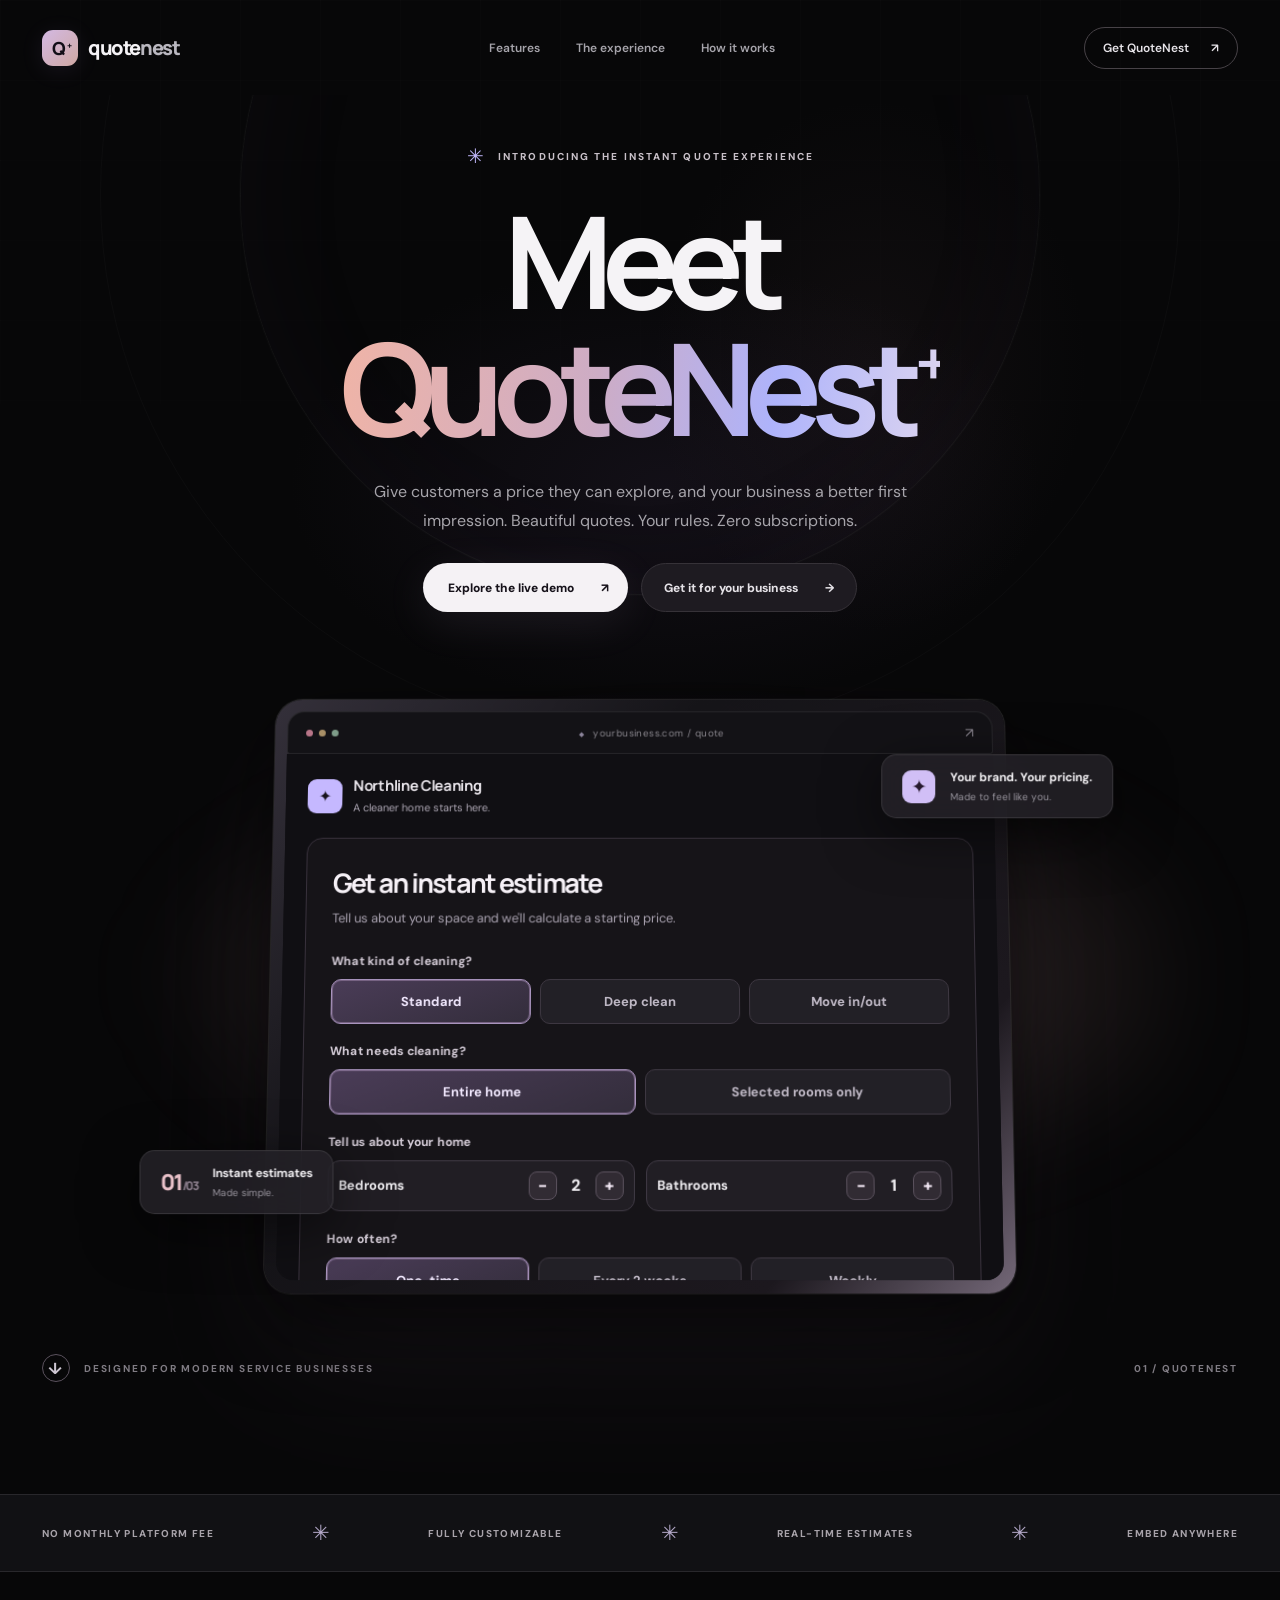
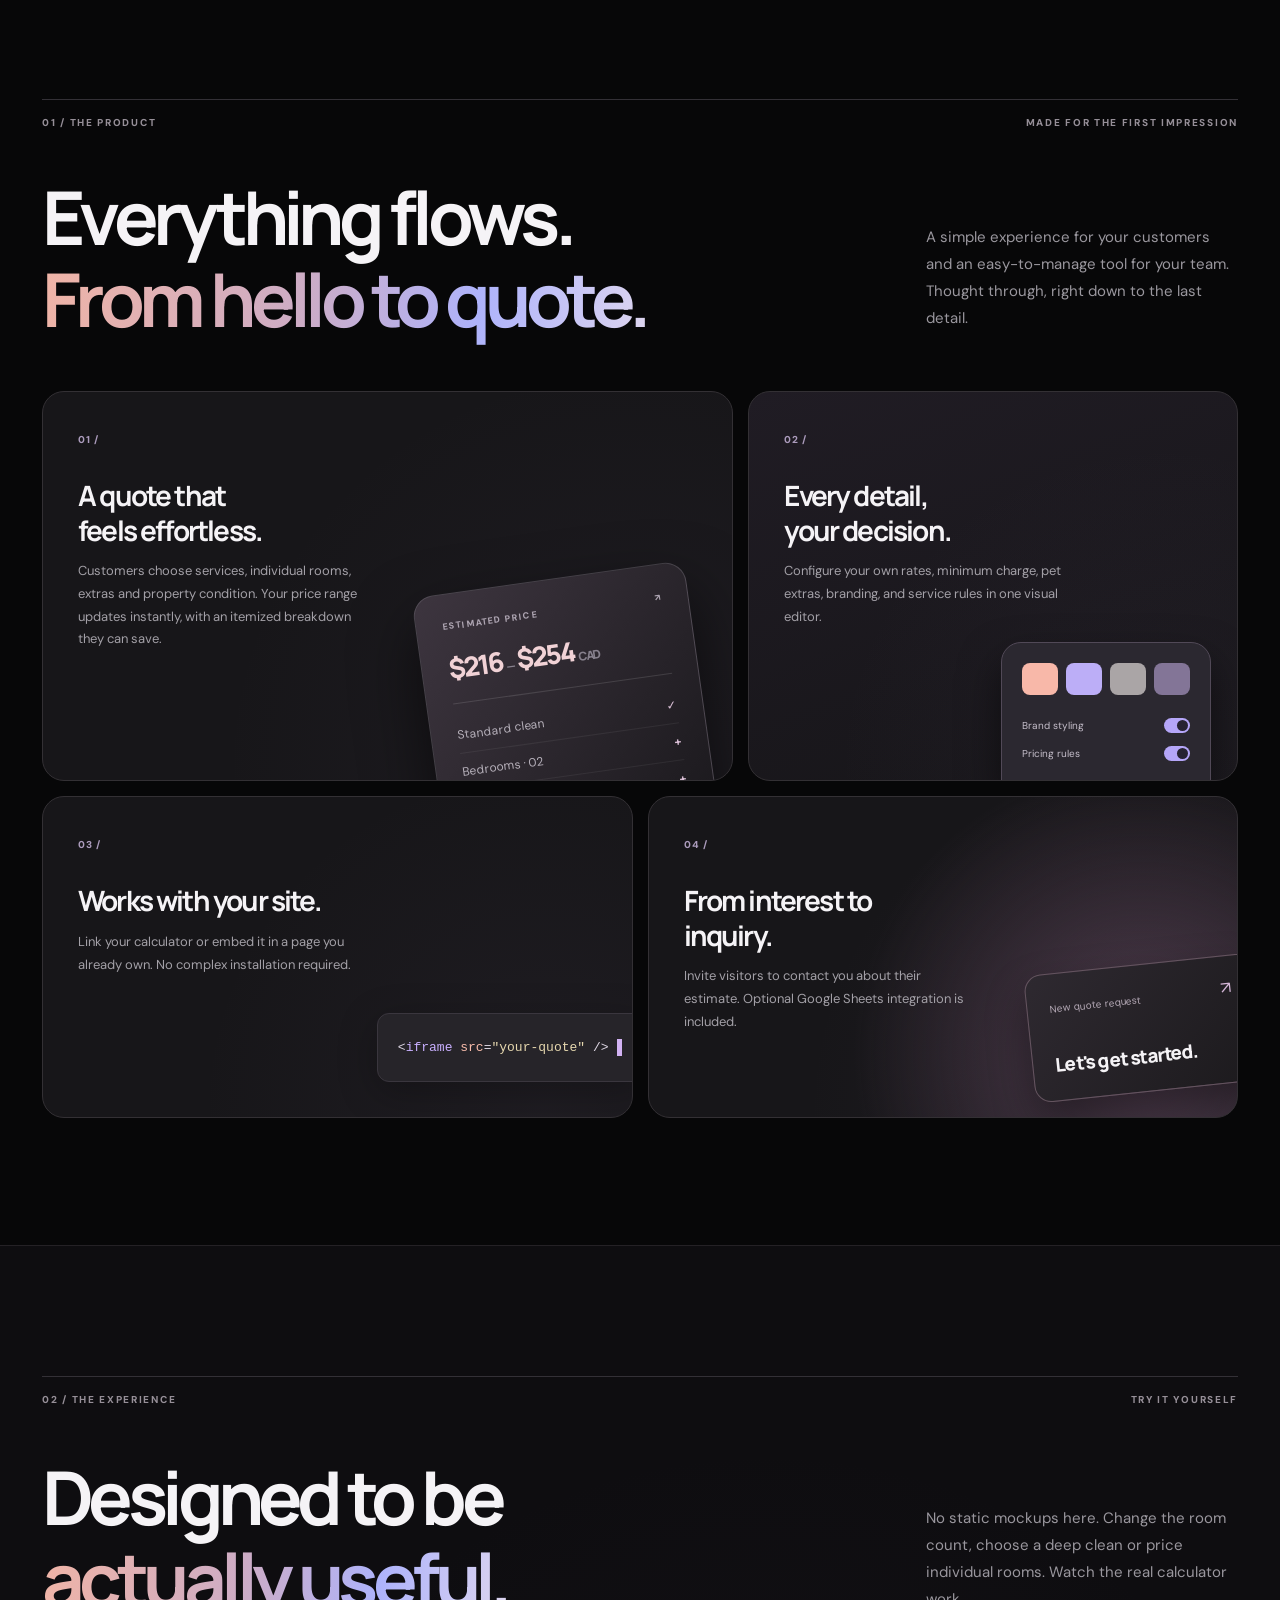
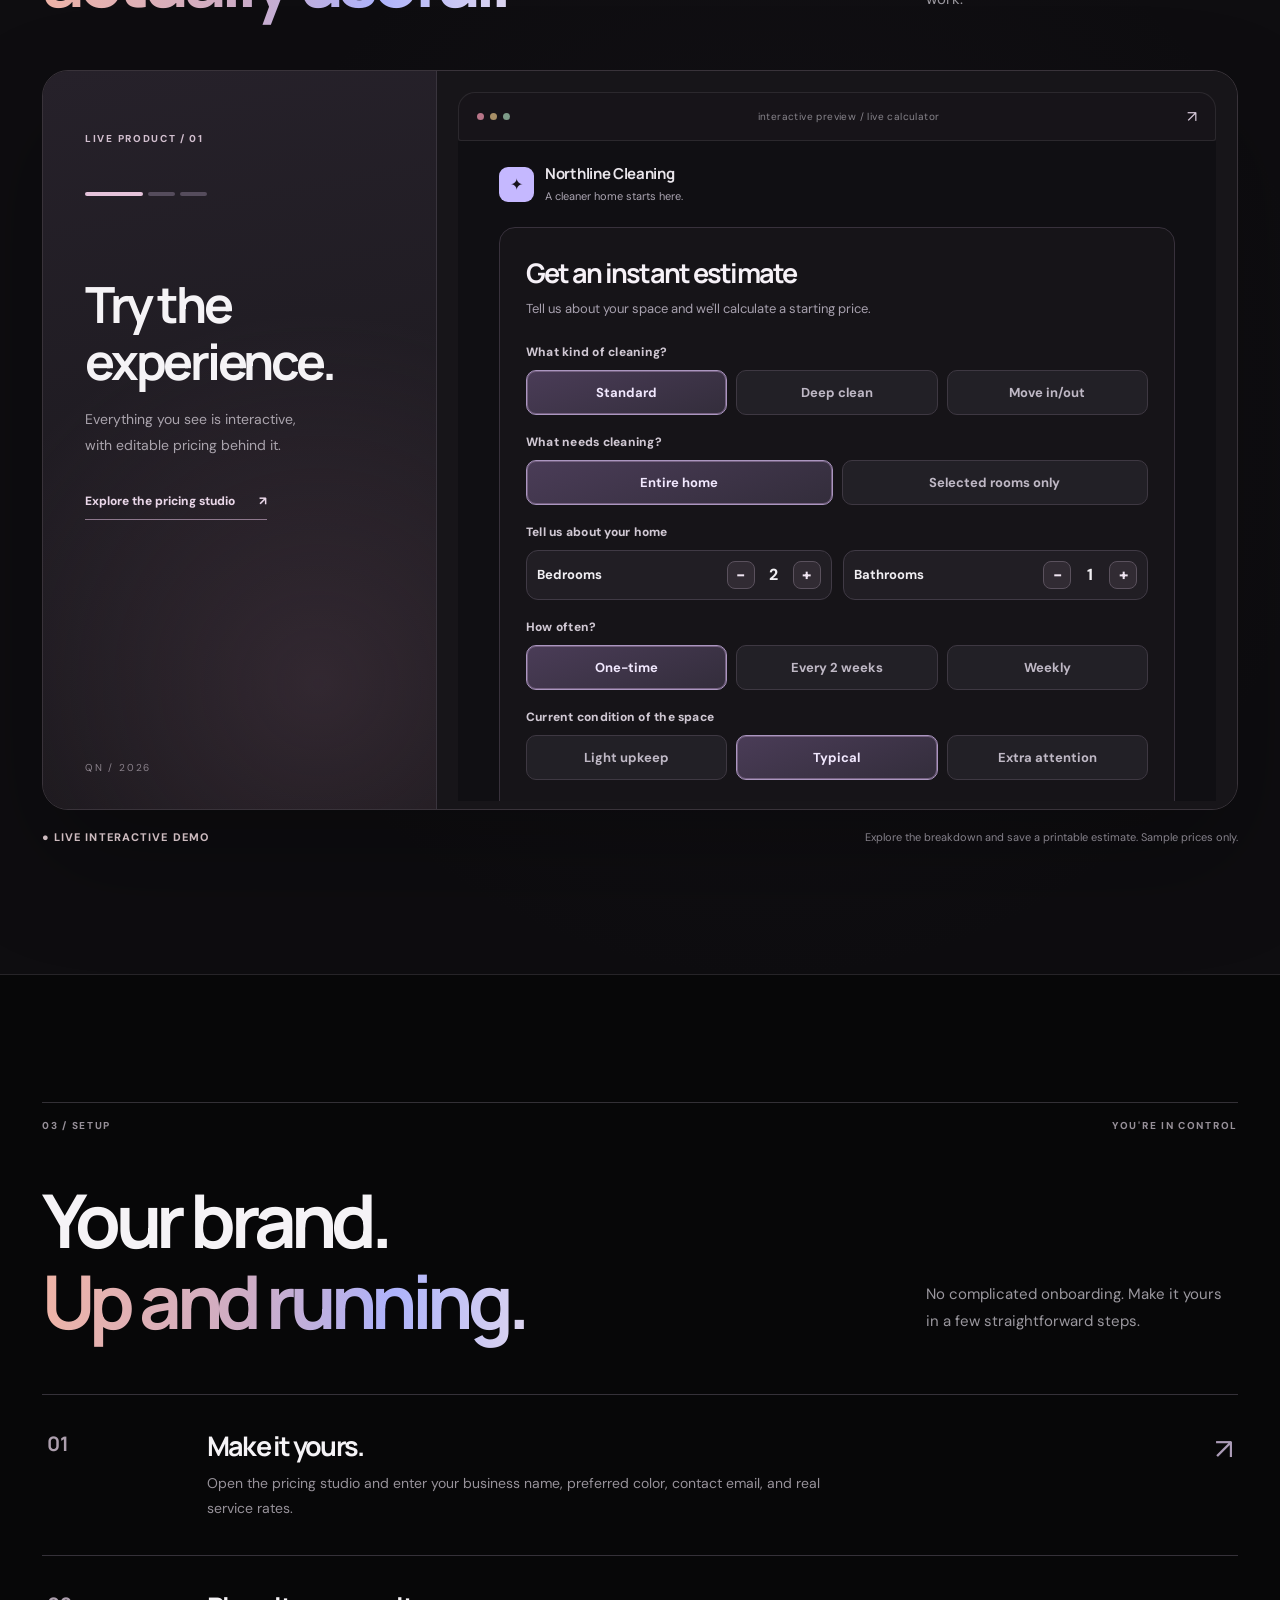
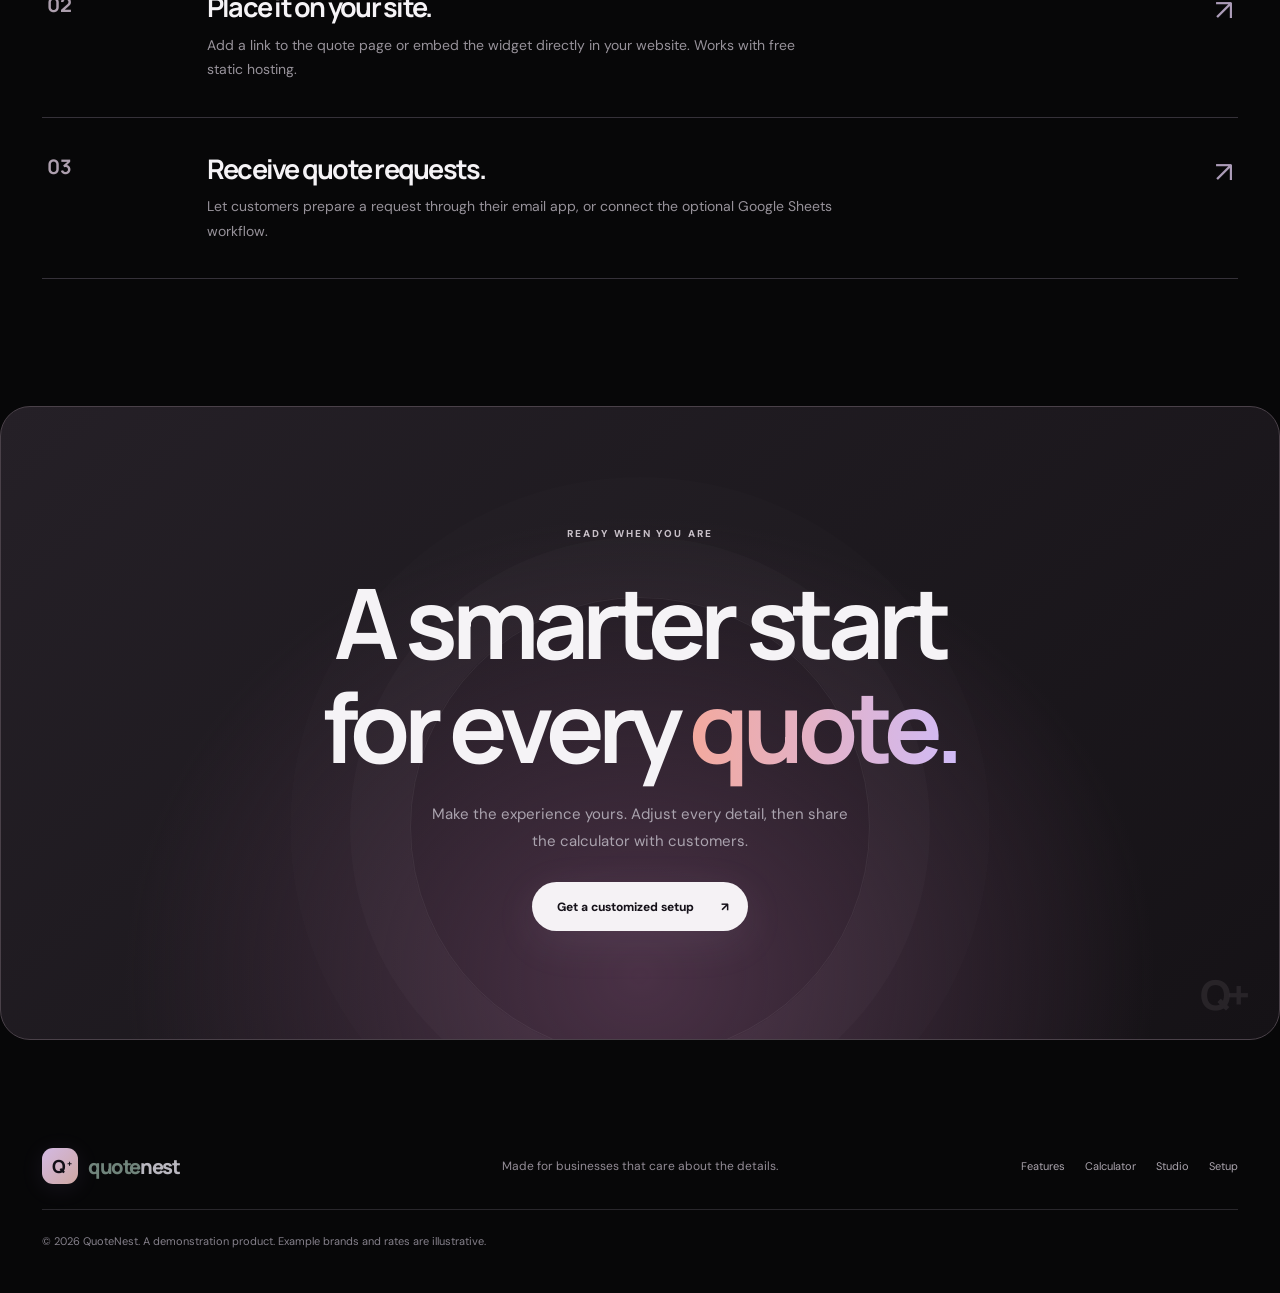
==== commit 0a7078b4: "Add itemized cleaning estimates and printable quote sheets" ====
--- a/index.html
+++ b/index.html
@@ -76,7 +76,7 @@
       </div>
       <div class="bento-grid">
         <article class="bento bento-large">
-          <div class="bento-copy"><span class="bento-index">01 /</span><h3>A quote that<br>feels effortless.</h3><p>Customers choose services, individual rooms, extras and property condition. Your price range updates instantly.</p></div>
+          <div class="bento-copy"><span class="bento-index">01 /</span><h3>A quote that<br>feels effortless.</h3><p>Customers choose services, individual rooms, extras and property condition. Your price range updates instantly, with an itemized breakdown they can save.</p></div>
           <div class="estimate-art" aria-hidden="true">
             <div class="estimate-art-header"><span>ESTIMATED PRICE</span><span>↗</span></div>
             <div class="estimate-art-price">$216 <small>—</small> $254 <small>CAD</small></div>
@@ -127,7 +127,7 @@
             <iframe src="./embed.html" title="Try the live QuoteNest cleaning estimate calculator" loading="lazy"></iframe>
           </div>
         </div>
-        <div class="product-note"><span>● LIVE INTERACTIVE DEMO</span><span>Sample pricing only. Final quotes are confirmed by the business.</span></div>
+        <div class="product-note"><span>● LIVE INTERACTIVE DEMO</span><span>Explore the breakdown and save a printable estimate. Sample prices only.</span></div>
       </div>
     </section>
 
--- a/assets/style.css
+++ b/assets/style.css
@@ -82,6 +82,34 @@
 .estimate-panel small{font-size:11px;color:#5b8777;line-height:1.5}
 .estimate-panel .quote-currency{display:inline-block;margin-left:6px;border:1px solid currentColor;border-radius:5px;padding:2px 5px;font-size:10px;letter-spacing:.08em;vertical-align:middle}
 .estimate-panel .quote-summary{font-size:12px;font-weight:650;line-height:1.5;margin:7px 0 12px;color:#3e7463}
+.quote-breakdown{margin-top:13px;border:1px solid #dbe5df;border-radius:12px;overflow:hidden}
+.quote-breakdown summary{cursor:pointer;padding:15px 16px;font-size:13px;font-weight:750;list-style:none;display:flex;justify-content:space-between;align-items:center}
+.quote-breakdown summary::-webkit-details-marker{display:none}
+.quote-breakdown summary span{transition:transform .2s}
+.quote-breakdown[open] summary span{transform:rotate(180deg)}
+.breakdown-items{border-top:1px solid #e1e8e2;padding:13px 16px 0}
+.breakdown-row{display:flex;justify-content:space-between;gap:16px;padding:5px 0;font-size:12px;line-height:1.6}
+.breakdown-row>span:last-child{font-variant-numeric:tabular-nums;text-align:right;white-space:nowrap}
+.breakdown-row .discount{color:#2d805f}
+.breakdown-total{margin:7px 16px 0;padding:14px 0;border-top:1px solid #dce5de;display:flex;justify-content:space-between;gap:12px;font-size:13px}
+.quote-breakdown p{margin:0;padding:0 16px 15px;font-size:11px;line-height:1.6;color:#74877a}
+.estimate-export{display:block;width:100%;margin:13px 0 0;padding:12px 10px;background:transparent;border:1px solid #d4e2da;border-radius:11px;color:#336458;font-size:12px;font-weight:750}
+.estimate-export:hover{background:#eef6ef}
+.print-estimate-sheet{display:none}
+@media print{
+  @page{size:A4;margin:17mm}
+  body.widget{background:white!important;color:#111!important}
+  .widget .quote-app{display:none!important}
+  .print-estimate-sheet{display:block!important;font:15px/1.5 system-ui,sans-serif;max-width:800px;margin:0 auto;padding:0;color:#121212}
+  .print-brand{font-size:20px;font-weight:800;letter-spacing:.05em}
+  .print-estimate-sheet h1{font-size:36px;margin:40px 0 10px}
+  .print-date{color:#555;font-size:12px}
+  .print-range{font-size:35px;font-weight:800;letter-spacing:-.03em;margin:38px 0 12px}
+  #printBreakdown{padding:20px 0;border-top:1px solid #ccc;margin-top:40px}
+  #printBreakdown .breakdown-row{font-size:14px;padding:8px 0}
+  #printBreakdown .total{border-top:2px solid #222;margin-top:10px;padding-top:18px;font-weight:800}
+  .print-disclaimer{border-top:1px solid #ddd;margin-top:45px;padding-top:18px;font-size:11px;color:#555}
+}
 .quote-app .request{width:100%;margin-top:14px;background:var(--accent,#137d72)}
 .quote-app .request:hover{filter:brightness(.9)}
 .quote-app .hint{color:#81918a;font-size:11px;text-align:center;margin:14px 0 0;line-height:1.6}
--- a/assets/theme-blackplus.css
+++ b/assets/theme-blackplus.css
@@ -175,6 +175,16 @@
 .estimate-panel strong{color:#f8e8f0}
 .estimate-panel small{color:#c9becd}
 .estimate-panel .quote-summary{color:#e5dbe9}
+.quote-breakdown{border-color:#504456;background:#19161e}
+.quote-breakdown summary{color:#e8e0e9}
+.quote-breakdown[open] summary{background:#211b26}
+.breakdown-items{border-color:#4a3d4e}
+.breakdown-row{color:#d9cedc}
+.breakdown-row .discount{color:#bcdfd2}
+.breakdown-total{border-color:#4a3d4e}
+.quote-breakdown p{color:#a29aab}
+.estimate-export{border-color:#67536c;color:#e6cfe9}
+.estimate-export:hover{background:#33293b}
 .quote-app .request{background:var(--accent,#c5b8ff);color:#150f1b;border-radius:10px}
 .quote-app .request:hover{filter:brightness(1.11)}
 .quote-app .hint{color:#89828e}
@@ -333,5 +343,14 @@
 .sales-steps h2{font-size:25px;line-height:1.2;margin:18px 0 10px}
 .sales-steps p{font-size:13px;line-height:1.7;color:#a8a1ae}
 .sales-disclaimer{margin:65px 0 0;color:#8b8490;max-width:930px;font-size:12px;line-height:1.8}
+.sales-faq{margin-top:105px}
+.sales-faq h2{font-size:clamp(36px,5vw,62px);line-height:1.12;margin:30px 0 38px}
+.faq-grid{display:grid;grid-template-columns:repeat(2,minmax(0,1fr));gap:14px}
+.faq-grid details{border:1px solid #38323e;background:#17141b;border-radius:18px;padding:0 22px;align-self:start}
+.faq-grid summary{cursor:pointer;display:flex;align-items:center;justify-content:space-between;gap:18px;list-style:none;font-weight:700;font-size:15px;padding:24px 0}
+.faq-grid summary::-webkit-details-marker{display:none}
+.faq-grid summary:after{content:"+";font-size:22px;color:#cab9ed;flex-shrink:0}
+.faq-grid details[open] summary:after{content:"−"}
+.faq-grid details p{color:#b0a6b7;border-top:1px solid #3c3443;padding-top:18px;font-size:13px;line-height:1.75;margin:0 0 24px}
 @media(max-width:900px){.sales-head{grid-template-columns:1fr;gap:40px}.sales-page{padding:42px 26px 70px}.sales-offer{max-width:650px}.sales-process{margin-top:70px}}
-@media(max-width:640px){.sales-page{padding:44px 18px 65px}.sales-head h1{font-size:clamp(54px,12vw,78px)}.sales-steps{grid-template-columns:1fr;gap:12px}.sales-offer{padding:28px}.sales-price strong{font-size:85px}.sales-actions{align-items:flex-start}.sales-head{gap:32px}}
+@media(max-width:640px){.sales-page{padding:44px 18px 65px}.sales-head h1{font-size:clamp(54px,12vw,78px)}.sales-steps{grid-template-columns:1fr;gap:12px}.sales-offer{padding:28px}.sales-price strong{font-size:85px}.sales-actions{align-items:flex-start}.sales-head{gap:32px}.faq-grid{grid-template-columns:1fr}.sales-faq{margin-top:75px}}
